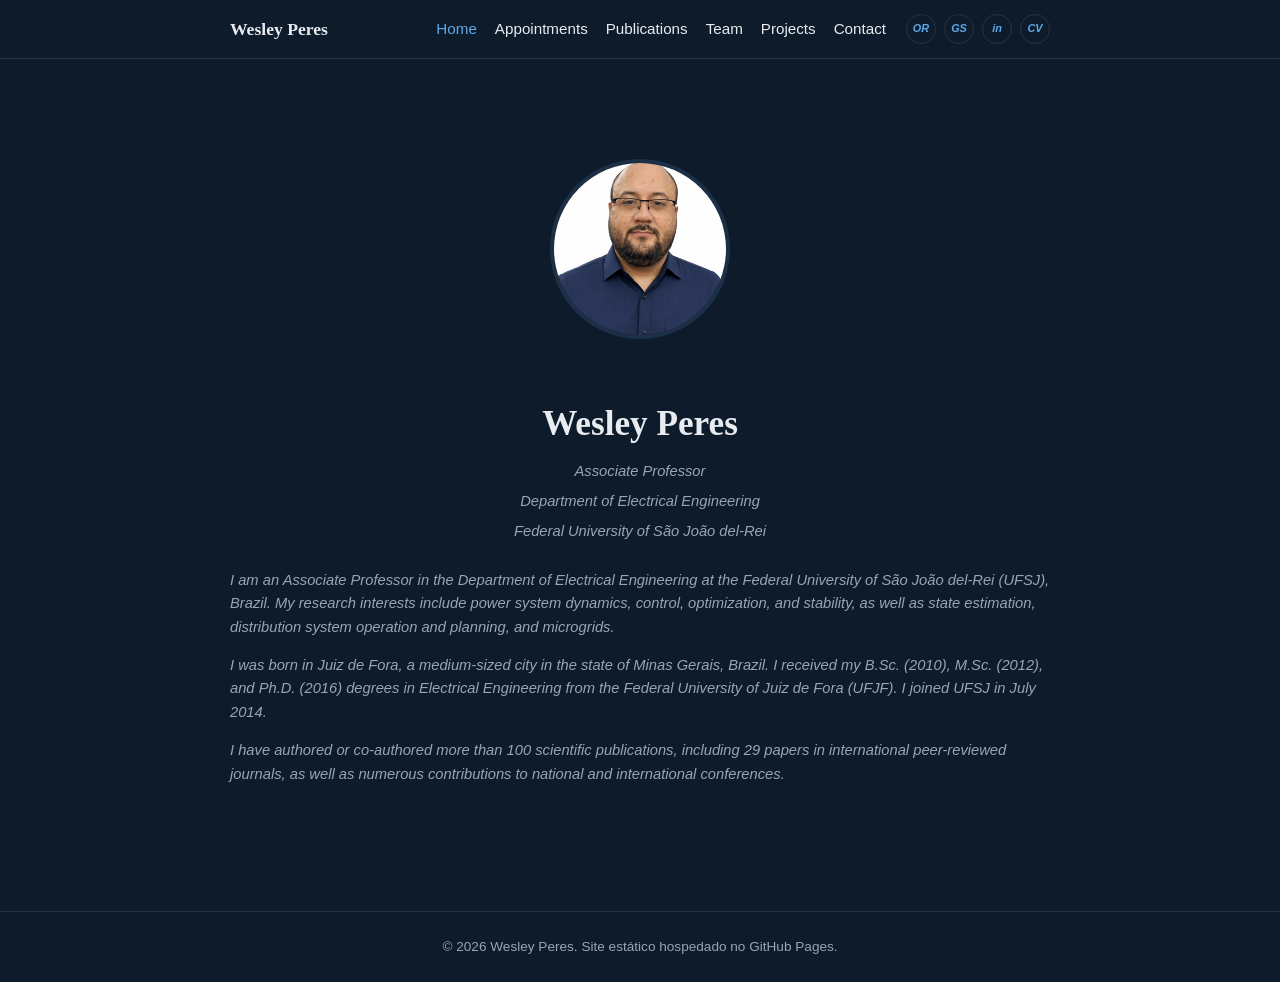
==== index.html @ 0a24014d "index_21_06g.html" ====
<!DOCTYPE html>
<html lang="pt-br">
<head>
<meta charset="UTF-8">
<meta name="viewport" content="width=device-width, initial-scale=1, user-scalable=no">
<title>Wesley Peres</title>
<link rel="stylesheet" href="style.css">
</head>
<body>

<header class="site-header">
  <nav class="site-nav">
    <span class="brand">Wesley Peres</span>
    <div class="nav-right">
      <div class="nav-links">
        <a href="index.html" class="active">Home</a>
        <a href="appointments.html">Appointments</a>
        <a href="publications.html">Publications</a>
        <a href="team.html">Team</a>
        <a href="projects.html">Projects</a>
        <a href="contact.html">Contact</a>
      </div>
      <div class="social-icons">
        <!-- Troque os href="#" pelos seus links reais -->
        <a href="#" title="ORCID" class="icon-link placeholder">OR</a>
        <a href="#" title="Google Scholar" class="icon-link placeholder">GS</a>
        <a href="#" title="LinkedIn" class="icon-link placeholder">in</a>
        <a href="#" title="Bio / CV" class="icon-link placeholder">CV</a>
      </div>
    </div>
  </nav>
</header>

<main>
  <section class="hero">
    <!-- Substitua pela sua foto: coloque o arquivo em images/profile.jpg -->
    <img src="images/photo_peres.jpg" alt="Foto de perfil" class="profile-photo">
    <h1>Wesley Peres</h1>
    <p class="subtitle"><span class="placeholder">Associate Professor</span></p>
    <p class="subtitle"><span class="placeholder">Department of Electrical Engineering</span></p>
    <p class="subtitle"><span class="placeholder">Federal University of São João del-Rei</span></p>

    <div class="bio">
      <p class="placeholder">
        I am an Associate Professor in the Department of Electrical Engineering at 
        the Federal University of São João del-Rei (UFSJ), Brazil. 
        My research interests include power system dynamics, control, optimization, 
        and stability, as well as state estimation, distribution system 
        operation and planning, and microgrids.
      </p>
      
      <p class="placeholder">
        I was born in Juiz de Fora, a medium-sized city in the state of 
        Minas Gerais, Brazil. I received my B.Sc. (2010), M.Sc. (2012), 
        and Ph.D. (2016) degrees in Electrical Engineering from the Federal 
        University of Juiz de Fora (UFJF). I joined UFSJ in July 2014.
      </p>

      <p class="placeholder">
       I have authored or co-authored more than 100 scientific publications, 
        including 29 papers in international peer-reviewed journals, 
        as well as numerous contributions to national and international conferences.
      </p>
    </div>

    <!-- <p class="scroll-hint placeholder">↓ Continue navegando pelas demais seções pelo menu acima</p> -->
  </section>
</main>

<footer class="site-footer">
  &copy; 2026 Wesley Peres. Site estático hospedado no GitHub Pages.
</footer>

</body>
</html>
---- style.css ----
/* =========================================================
   Estilo geral do site acadêmico/pessoal
   Edite as variáveis abaixo para mudar as cores rapidamente
   ========================================================= */
:root {
  --color-bg: #0d1b2a;
  --color-text: #e8ecf1;
  --color-muted: #9aa5b1;
  --color-accent: #5da9e9;
  --color-accent-light: #1b2f47;
  --color-border: #243447;
  --max-width: 860px;
  --font-serif: "Georgia", "Times New Roman", serif;
  --font-sans: "Helvetica Neue", Arial, sans-serif;
}

* {
  box-sizing: border-box;
}

html {
  scroll-behavior: smooth;
}

body {
  margin: 0;
  font-family: var(--font-sans);
  color: var(--color-text);
  background: var(--color-bg);
  line-height: 1.6;
}

a {
  color: var(--color-accent);
  text-decoration: none;
}

a:hover {
  text-decoration: underline;
}

/* ---------- Navegação ---------- */
header.site-header {
  position: sticky;
  top: 0;
  z-index: 100;
  background: var(--color-bg);
  border-bottom: 1px solid var(--color-border);
}

nav.site-nav {
  max-width: var(--max-width);
  margin: 0 auto;
  display: flex;
  align-items: center;
  justify-content: space-between;
  padding: 14px 20px;
}

nav.site-nav .brand {
  font-family: var(--font-serif);
  font-size: 1.1rem;
  font-weight: bold;
  color: var(--color-text);
}

nav.site-nav .nav-right {
  display: flex;
  align-items: center;
  flex-wrap: wrap;
  gap: 20px;
}

nav.site-nav .nav-links {
  display: flex;
  flex-wrap: wrap;
  gap: 18px;
}

nav.site-nav .nav-links a {
  color: var(--color-text);
  font-size: 0.95rem;
}

nav.site-nav .nav-links a.active,
nav.site-nav .nav-links a:hover {
  color: var(--color-accent);
}

/* ---------- Ícones sociais (ORCID, Scholar, LinkedIn, Bio/CV) ---------- */
.social-icons {
  display: flex;
  gap: 8px;
}

.social-icons .icon-link {
  width: 30px;
  height: 30px;
  border-radius: 50%;
  display: flex;
  align-items: center;
  justify-content: center;
  font-size: 0.68rem;
  font-weight: bold;
  border: 1px solid var(--color-border);
  color: var(--color-accent);
}

.social-icons .icon-link:hover {
  background: var(--color-accent-light);
  text-decoration: none;
}

/* ---------- Layout principal ---------- */
main {
  max-width: var(--max-width);
  margin: 0 auto;
  padding: 40px 20px 80px;
}

h1 {
  font-family: var(--font-serif);
  font-size: 2.2rem;
  margin-bottom: 0.2em;
}

h2 {
  font-family: var(--font-serif);
  font-size: 1.5rem;
  margin-top: 2.2em;
  border-bottom: 2px solid rgba(93, 169, 233, 0.3);
  padding-bottom: 6px;
}

h3 {
  font-family: var(--font-serif);
  font-size: 1.15rem;
  margin-top: 1.6em;
}

p {
  margin: 1em 0;
}

/* ---------- Seção Home / Hero ---------- */
.hero {
  text-align: center;
  padding: 60px 0 30px;
}

.hero img.profile-photo {
  width: 180px;
  height: 180px;
  border-radius: 50%;
  object-fit: cover;
  border: 4px solid var(--color-accent-light);
  margin-bottom: 20px;
}

.hero h1 {
  margin-bottom: 4px;
}

.hero .subtitle {
  color: var(--color-muted);
  font-size: 1.1rem;
  margin: 2px 0;
}

.hero .subtitle:last-of-type {
  margin-bottom: 24px;
}

.hero .scroll-hint {
  margin-top: 30px;
  font-size: 0.9rem;
}

.bio {
  text-align: left;
}

/* ---------- Listas de tópicos (placeholders) ---------- */
ul.topic-list {
  padding-left: 1.2em;
}

ul.topic-list li {
  margin-bottom: 0.6em;
}

.placeholder {
  color: var(--color-muted);
  font-style: italic;
  font-size: 0.92rem;
}

.pub-entry {
  margin-bottom: 1em;
  padding-left: 1.6em;
  text-indent: -1.6em;
}

.pub-entry .links a {
  font-size: 0.88rem;
  margin-right: 8px;
}

.pub-comment {
  margin: -0.4em 0 1.2em 1.6em;
  font-size: 0.85rem;
}

/* ---------- Membros da equipe ---------- */
.team-member {
  display: flex;
  gap: 16px;
  align-items: flex-start;
  margin-bottom: 1.4em;
  padding-bottom: 1.2em;
  border-bottom: 1px solid var(--color-border);
}

/* ---------- Projetos ---------- */
.project-card {
  display: flex;
  gap: 20px;
  margin-bottom: 2em;
  align-items: flex-start;
}

.project-card img {
  width: 220px;
  max-width: 40%;
  border-radius: 6px;
  object-fit: cover;
  background: var(--color-accent-light);
}

@media (max-width: 600px) {
  .project-card,
  .team-member {
    flex-direction: column;
  }
  .project-card img {
    width: 100%;
    max-width: 100%;
  }
}

/* ---------- Contato ---------- */
.contact-block {
  margin-bottom: 1.4em;
}

.contact-block h3 {
  margin-bottom: 4px;
}

.links-list {
  list-style: none;
  padding: 0;
  display: flex;
  flex-wrap: wrap;
  gap: 14px;
}

.links-list li a {
  padding: 6px 12px;
  border: 1px solid var(--color-border);
  border-radius: 4px;
}

/* ---------- Rodapé ---------- */
footer.site-footer {
  text-align: center;
  padding: 24px 20px;
  color: var(--color-muted);
  font-size: 0.85rem;
  border-top: 1px solid var(--color-border);
}
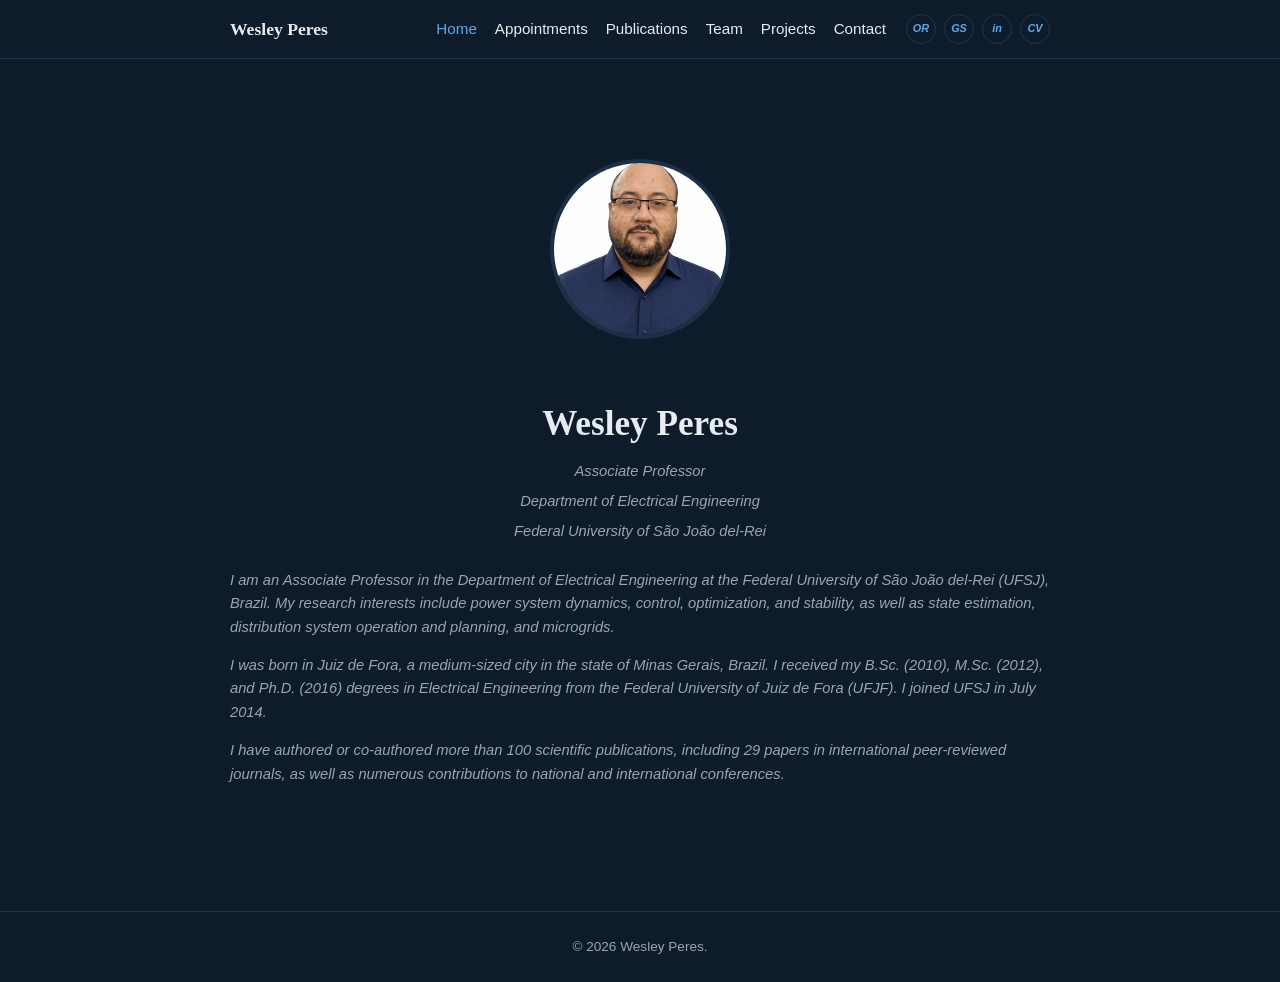
==== commit 6353c529: "index_21_06f.html" ====
--- a/index.html
+++ b/index.html
@@ -68,7 +68,7 @@
 </main>
 
 <footer class="site-footer">
-  &copy; 2026 Wesley Peres. Site estático hospedado no GitHub Pages.
+  &copy; 2026 Wesley Peres.
 </footer>
 
 </body>
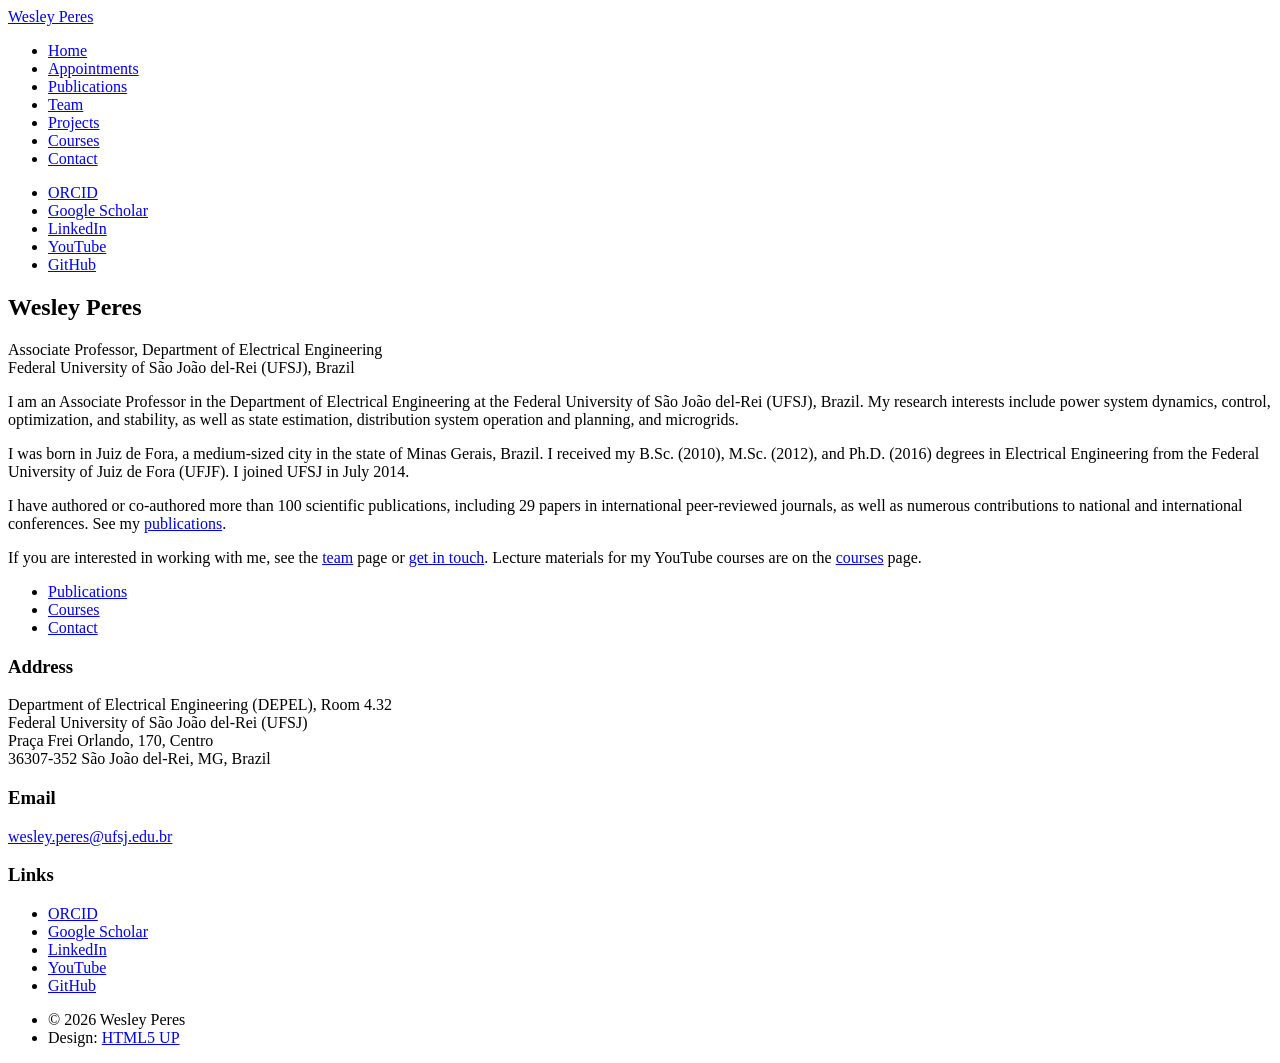
==== commit b8f99a1d: "Add files via upload" ====
--- a/index.html
+++ b/index.html
@@ -1,75 +1,115 @@
-<!DOCTYPE html>
-<html lang="pt-br">
-<head>
-<meta charset="UTF-8">
-<meta name="viewport" content="width=device-width, initial-scale=1, user-scalable=no">
-<title>Wesley Peres</title>
-<link rel="stylesheet" href="style.css">
-</head>
-<body>
+<!DOCTYPE HTML>
+<!--
+	Massively by HTML5 UP
+	html5up.net | @ajlkn
+	Free for personal and commercial use under the CCA 3.0 license (html5up.net/license)
+-->
+<html lang="en">
+	<head>
+		<title>Wesley Peres</title>
+		<meta charset="utf-8" />
+		<meta name="viewport" content="width=device-width, initial-scale=1" />
+		<meta name="description" content="Wesley Peres, Associate Professor of Electrical Engineering at the Federal University of São João del-Rei (UFSJ), Brazil. Power system dynamics, control, optimization and stability." />
+		<link rel="stylesheet" href="assets/css/main.css" />
+		<link rel="stylesheet" href="assets/css/custom.css" />
+		<noscript><link rel="stylesheet" href="assets/css/noscript.css" /></noscript>
+	</head>
+	<body class="is-preload">
 
-<header class="site-header">
-  <nav class="site-nav">
-    <span class="brand">Wesley Peres</span>
-    <div class="nav-right">
-      <div class="nav-links">
-        <a href="index.html" class="active">Home</a>
-        <a href="appointments.html">Appointments</a>
-        <a href="publications.html">Publications</a>
-        <a href="team.html">Team</a>
-        <a href="projects.html">Projects</a>
-        <a href="contact.html">Contact</a>
-      </div>
-      <div class="social-icons">
-        <!-- Troque os href="#" pelos seus links reais -->
-        <a href="#" title="ORCID" class="icon-link placeholder">OR</a>
-        <a href="#" title="Google Scholar" class="icon-link placeholder">GS</a>
-        <a href="#" title="LinkedIn" class="icon-link placeholder">in</a>
-        <a href="#" title="Bio / CV" class="icon-link placeholder">CV</a>
-      </div>
-    </div>
-  </nav>
-</header>
+		<!-- Wrapper -->
+			<div id="wrapper">
 
-<main>
-  <section class="hero">
-    <!-- Substitua pela sua foto: coloque o arquivo em images/profile.jpg -->
-    <img src="images/photo_peres.jpg" alt="Foto de perfil" class="profile-photo">
-    <h1>Wesley Peres</h1>
-    <p class="subtitle"><span class="placeholder">Associate Professor</span></p>
-    <p class="subtitle"><span class="placeholder">Department of Electrical Engineering</span></p>
-    <p class="subtitle"><span class="placeholder">Federal University of São João del-Rei</span></p>
+				<!-- Header -->
+					<header id="header">
+						<a href="index.html" class="logo">Wesley Peres</a>
+					</header>
 
-    <div class="bio">
-      <p class="placeholder">
-        I am an Associate Professor in the Department of Electrical Engineering at 
-        the Federal University of São João del-Rei (UFSJ), Brazil. 
-        My research interests include power system dynamics, control, optimization, 
-        and stability, as well as state estimation, distribution system 
-        operation and planning, and microgrids.
-      </p>
-      
-      <p class="placeholder">
-        I was born in Juiz de Fora, a medium-sized city in the state of 
-        Minas Gerais, Brazil. I received my B.Sc. (2010), M.Sc. (2012), 
-        and Ph.D. (2016) degrees in Electrical Engineering from the Federal 
-        University of Juiz de Fora (UFJF). I joined UFSJ in July 2014.
-      </p>
+				<!-- Nav -->
+					<nav id="nav">
+						<ul class="links">
+							<li class="active"><a href="index.html">Home</a></li>
+							<li><a href="appointments.html">Appointments</a></li>
+							<li><a href="publications.html">Publications</a></li>
+							<li><a href="team.html">Team</a></li>
+							<li><a href="projects.html">Projects</a></li>
+							<li><a href="courses.html">Courses</a></li>
+							<li><a href="contact.html">Contact</a></li>
+						</ul>
+						<ul class="icons">
+							<li><a href="https://orcid.org/0000-0003-3668-040X" class="icon brands fa-orcid"><span class="label">ORCID</span></a></li>
+							<li><a href="https://wesleyperesbr.github.io/bio/" class="icon solid fa-graduation-cap"><span class="label">Google Scholar</span></a></li><!-- TODO: trocar pelo link direto do Google Scholar -->
+							<li><a href="https://wesleyperesbr.github.io/bio/" class="icon brands fa-linkedin-in"><span class="label">LinkedIn</span></a></li><!-- TODO: trocar pelo link direto do LinkedIn -->
+							<li><a href="https://wesleyperesbr.github.io/bio/" class="icon brands fa-youtube"><span class="label">YouTube</span></a></li><!-- TODO: trocar pelo link direto do canal -->
+							<li><a href="https://github.com/wesleyperesbr" class="icon brands fa-github"><span class="label">GitHub</span></a></li>
+						</ul>
+					</nav>
 
-      <p class="placeholder">
-       I have authored or co-authored more than 100 scientific publications, 
-        including 29 papers in international peer-reviewed journals, 
-        as well as numerous contributions to national and international conferences.
-      </p>
-    </div>
+				<!-- Main -->
+					<div id="main">
 
-    <!-- <p class="scroll-hint placeholder">↓ Continue navegando pelas demais seções pelo menu acima</p> -->
-  </section>
-</main>
+						<section class="post">
+								<header class="major">
+									<h1>Wesley Peres</h1>
+									<p>Associate Professor, Department of Electrical Engineering<br />
+									Federal University of São João del-Rei (UFSJ), Brazil</p>
+								</header>
+								<!-- FOTO: salve sua foto como images/wesley.jpg (quadrada, ~600x600 px). Sem o arquivo, a foto simplesmente não aparece. -->
+								<div class="portrait"><img src="images/wesley.jpg" alt="Wesley Peres" onerror="this.parentNode.style.display='none'" /></div>
+								<p>I am an Associate Professor in the Department of Electrical Engineering at the Federal University of São João del-Rei (UFSJ), Brazil. My research interests include power system dynamics, control, optimization, and stability, as well as state estimation, distribution system operation and planning, and microgrids.</p>
+								<p>I was born in Juiz de Fora, a medium-sized city in the state of Minas Gerais, Brazil. I received my B.Sc. (2010), M.Sc. (2012), and Ph.D. (2016) degrees in Electrical Engineering from the Federal University of Juiz de Fora (UFJF). I joined UFSJ in July 2014.</p>
+								<p>I have authored or co-authored more than 100 scientific publications, including 29 papers in international peer-reviewed journals, as well as numerous contributions to national and international conferences. See my <a href="publications.html">publications</a>.</p>
+								<p>If you are interested in working with me, see the <a href="team.html">team</a> page or <a href="contact.html">get in touch</a>. Lecture materials for my YouTube courses are on the <a href="courses.html">courses</a> page.</p>
+								<ul class="actions special">
+									<li><a href="publications.html" class="button">Publications</a></li>
+									<li><a href="courses.html" class="button">Courses</a></li>
+									<li><a href="contact.html" class="button primary">Contact</a></li>
+								</ul>
+						</section>
 
-<footer class="site-footer">
-  &copy; 2026 Wesley Peres.
-</footer>
+					</div>
 
-</body>
+				<!-- Footer -->
+					<footer id="footer">
+						<section class="split contact">
+							<section class="alt">
+								<h3>Address</h3>
+								<p>Department of Electrical Engineering (DEPEL), Room 4.32<br />
+								Federal University of São João del-Rei (UFSJ)<br />
+								Praça Frei Orlando, 170, Centro<br />
+								36307-352 São João del-Rei, MG, Brazil</p>
+							</section>
+							<section>
+								<h3>Email</h3>
+								<p><a href="mailto:wesley.peres@ufsj.edu.br">wesley.peres@ufsj.edu.br</a></p>
+							</section>
+							<section>
+								<h3>Links</h3>
+								<ul class="icons alt">
+									<li><a href="https://orcid.org/0000-0003-3668-040X" class="icon brands alt fa-orcid"><span class="label">ORCID</span></a></li>
+							<li><a href="https://wesleyperesbr.github.io/bio/" class="icon solid alt fa-graduation-cap"><span class="label">Google Scholar</span></a></li><!-- TODO: trocar pelo link direto do Google Scholar -->
+							<li><a href="https://wesleyperesbr.github.io/bio/" class="icon brands alt fa-linkedin-in"><span class="label">LinkedIn</span></a></li><!-- TODO: trocar pelo link direto do LinkedIn -->
+							<li><a href="https://wesleyperesbr.github.io/bio/" class="icon brands alt fa-youtube"><span class="label">YouTube</span></a></li><!-- TODO: trocar pelo link direto do canal -->
+							<li><a href="https://github.com/wesleyperesbr" class="icon brands alt fa-github"><span class="label">GitHub</span></a></li>
+								</ul>
+							</section>
+						</section>
+					</footer>
+
+				<!-- Copyright -->
+					<div id="copyright">
+						<ul><li>&copy; 2026 Wesley Peres</li><li>Design: <a href="https://html5up.net">HTML5 UP</a></li></ul>
+					</div>
+
+			</div>
+
+		<!-- Scripts -->
+			<script src="assets/js/jquery.min.js"></script>
+			<script src="assets/js/jquery.scrollex.min.js"></script>
+			<script src="assets/js/jquery.scrolly.min.js"></script>
+			<script src="assets/js/browser.min.js"></script>
+			<script src="assets/js/breakpoints.min.js"></script>
+			<script src="assets/js/util.js"></script>
+			<script src="assets/js/main.js"></script>
+
+	</body>
 </html>
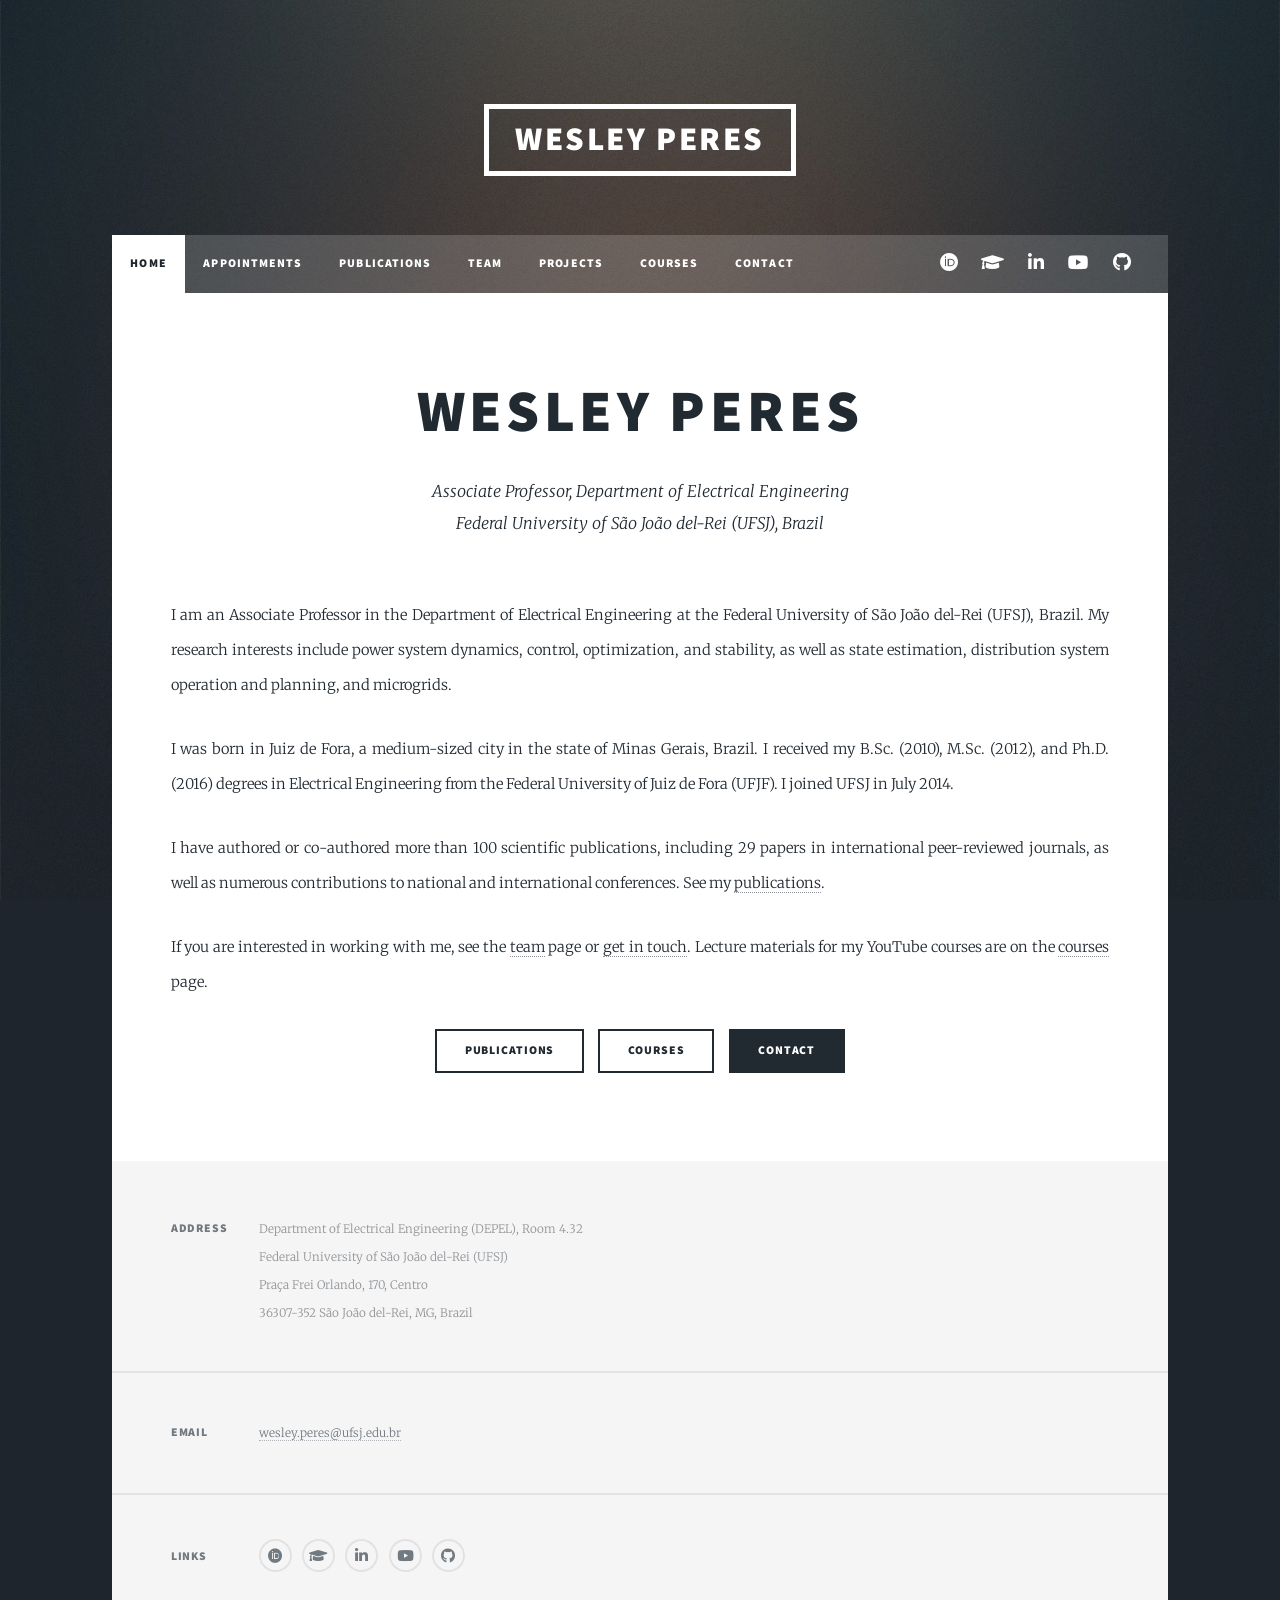
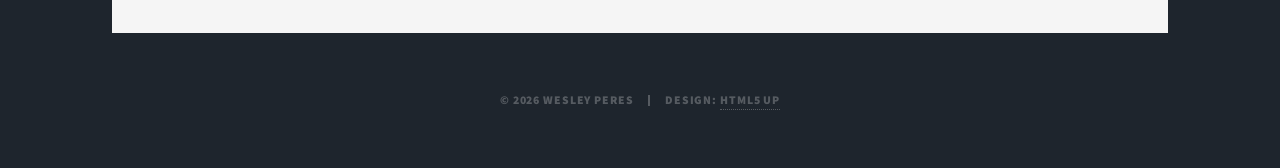
==== commit cd87ee9f: "Add files via upload" ====
--- a/index.html
+++ b/index.html
@@ -53,8 +53,8 @@
 									<p>Associate Professor, Department of Electrical Engineering<br />
 									Federal University of São João del-Rei (UFSJ), Brazil</p>
 								</header>
-								<!-- FOTO: salve sua foto como images/wesley.jpg (quadrada, ~600x600 px). Sem o arquivo, a foto simplesmente não aparece. -->
-								<div class="portrait"><img src="images/wesley.jpg" alt="Wesley Peres" onerror="this.parentNode.style.display='none'" /></div>
+								<!-- FOTO: salve sua foto como images/wesley.png (quadrada, ~600x600 px). Sem o arquivo, a foto simplesmente não aparece. -->
+								<div class="portrait"><img src="images/wesley.png" alt="Wesley Peres" onerror="this.parentNode.style.display='none'" /></div>
 								<p>I am an Associate Professor in the Department of Electrical Engineering at the Federal University of São João del-Rei (UFSJ), Brazil. My research interests include power system dynamics, control, optimization, and stability, as well as state estimation, distribution system operation and planning, and microgrids.</p>
 								<p>I was born in Juiz de Fora, a medium-sized city in the state of Minas Gerais, Brazil. I received my B.Sc. (2010), M.Sc. (2012), and Ph.D. (2016) degrees in Electrical Engineering from the Federal University of Juiz de Fora (UFJF). I joined UFSJ in July 2014.</p>
 								<p>I have authored or co-authored more than 100 scientific publications, including 29 papers in international peer-reviewed journals, as well as numerous contributions to national and international conferences. See my <a href="publications.html">publications</a>.</p>
--- a/assets/css/main.css
+++ b/assets/css/main.css
@@ -0,0 +1,4689 @@
+@import url(fontawesome-all.min.css);
+@import url("https://fonts.googleapis.com/css?family=Merriweather:300,700,300italic,700italic|Source+Sans+Pro:900");
+
+/*
+	Massively by HTML5 UP
+	html5up.net | @ajlkn
+	Free for personal and commercial use under the CCA 3.0 license (html5up.net/license)
+*/
+
+html, body, div, span, applet, object,
+iframe, h1, h2, h3, h4, h5, h6, p, blockquote,
+pre, a, abbr, acronym, address, big, cite,
+code, del, dfn, em, img, ins, kbd, q, s, samp,
+small, strike, strong, sub, sup, tt, var, b,
+u, i, center, dl, dt, dd, ol, ul, li, fieldset,
+form, label, legend, table, caption, tbody,
+tfoot, thead, tr, th, td, article, aside,
+canvas, details, embed, figure, figcaption,
+footer, header, hgroup, menu, nav, output, ruby,
+section, summary, time, mark, audio, video {
+	margin: 0;
+	padding: 0;
+	border: 0;
+	font-size: 100%;
+	font: inherit;
+	vertical-align: baseline;}
+
+article, aside, details, figcaption, figure,
+footer, header, hgroup, menu, nav, section {
+	display: block;}
+
+body {
+	line-height: 1;
+}
+
+ol, ul {
+	list-style: none;
+}
+
+blockquote, q {
+	quotes: none;
+}
+
+	blockquote:before, blockquote:after, q:before, q:after {
+		content: '';
+		content: none;
+	}
+
+table {
+	border-collapse: collapse;
+	border-spacing: 0;
+}
+
+body {
+	-webkit-text-size-adjust: none;
+}
+
+mark {
+	background-color: transparent;
+	color: inherit;
+}
+
+input::-moz-focus-inner {
+	border: 0;
+	padding: 0;
+}
+
+input, select, textarea {
+	-moz-appearance: none;
+	-webkit-appearance: none;
+	-ms-appearance: none;
+	appearance: none;
+}
+
+/* Basic */
+
+	@-ms-viewport {
+		width: device-width;
+	}
+
+	body {
+		-ms-overflow-style: scrollbar;
+	}
+
+	@media screen and (max-width: 480px) {
+
+		html, body {
+			min-width: 320px;
+		}
+
+	}
+
+	html {
+		box-sizing: border-box;
+	}
+
+	*, *:before, *:after {
+		box-sizing: inherit;
+	}
+
+	body {
+		background-color: #1e252d;
+	}
+
+		body.is-preload *, body.is-preload *:before, body.is-preload *:after {
+			-moz-animation: none !important;
+			-webkit-animation: none !important;
+			-ms-animation: none !important;
+			animation: none !important;
+			-moz-transition: none !important;
+			-webkit-transition: none !important;
+			-ms-transition: none !important;
+			transition: none !important;
+		}
+
+/* Type */
+
+	html {
+		font-size: 16pt;
+	}
+
+		@media screen and (max-width: 1680px) {
+
+			html {
+				font-size: 12pt;
+			}
+
+		}
+
+		@media screen and (max-width: 1280px) {
+
+			html {
+				font-size: 11pt;
+			}
+
+		}
+
+		@media screen and (max-width: 360px) {
+
+			html {
+				font-size: 10pt;
+			}
+
+		}
+
+	body {
+		color: #212931;
+	}
+
+	body, input, select, textarea {
+		font-family: "Merriweather", Georgia, serif;
+		font-weight: 300;
+		font-size: 1rem;
+		line-height: 2.375;
+	}
+
+	a {
+		-moz-transition: color 0.2s ease-in-out, background-color 0.2s ease-in-out, border-color 0.2s ease-in-out, box-shadow 0.2s ease-in-out;
+		-webkit-transition: color 0.2s ease-in-out, background-color 0.2s ease-in-out, border-color 0.2s ease-in-out, box-shadow 0.2s ease-in-out;
+		-ms-transition: color 0.2s ease-in-out, background-color 0.2s ease-in-out, border-color 0.2s ease-in-out, box-shadow 0.2s ease-in-out;
+		transition: color 0.2s ease-in-out, background-color 0.2s ease-in-out, border-color 0.2s ease-in-out, box-shadow 0.2s ease-in-out;
+		border-bottom: dotted 1px;
+		text-decoration: none;
+	}
+
+		a:hover {
+			border-bottom-color: transparent;
+		}
+
+	strong, b {
+		font-weight: 600;
+	}
+
+	em, i {
+		font-style: italic;
+	}
+
+	p {
+		text-align: justify;
+		margin: 0 0 2rem 0;
+	}
+
+	h1, h2, h3, h4, h5, h6 {
+		font-family: "Source Sans Pro", Helvetica, sans-serif;
+		font-weight: 900;
+		line-height: 1.5;
+		letter-spacing: 0.075em;
+		text-transform: uppercase;
+		margin: 0 0 1rem 0;
+	}
+
+		h1 a, h2 a, h3 a, h4 a, h5 a, h6 a {
+			border-bottom: 0;
+			color: inherit;
+			text-decoration: none;
+		}
+
+	h1 {
+		font-size: 4rem;
+		line-height: 1.1;
+		margin: 0 0 2rem 0;
+	}
+
+	h2 {
+		font-size: 1.75rem;
+		line-height: 1.3;
+		margin: 0 0 1.5rem 0;
+	}
+
+	h3 {
+		font-size: 1.25rem;
+		margin: 0 0 1.5rem 0;
+	}
+
+	h4 {
+		font-size: 1rem;
+	}
+
+	h5 {
+		font-size: 0.9rem;
+	}
+
+	h6 {
+		font-size: 0.8rem;
+	}
+
+	sub {
+		font-size: 0.8rem;
+		position: relative;
+		top: 0.5rem;
+	}
+
+	sup {
+		font-size: 0.8rem;
+		position: relative;
+		top: -0.5rem;
+	}
+
+	blockquote {
+		border-left: solid 4px;
+		font-style: italic;
+		margin: 0 0 2rem 0;
+		padding: 0.5rem 0 0.5rem 2rem;
+	}
+
+	code {
+		border: solid 2px;
+		font-family: "Courier New", monospace;
+		font-size: 0.9rem;
+		margin: 0 0.25rem;
+		padding: 0.25rem 0.65rem;
+	}
+
+	pre {
+		-webkit-overflow-scrolling: touch;
+		font-family: "Courier New", monospace;
+		font-size: 0.9rem;
+		margin: 0 0 2rem 0;
+	}
+
+		pre code {
+			display: block;
+			line-height: 1.75;
+			padding: 1rem 1.5rem;
+			overflow-x: auto;
+		}
+
+	hr {
+		border: 0;
+		border-bottom: solid 2px;
+		margin: 3rem 0;
+	}
+
+		hr.major {
+			margin: 5rem 0;
+		}
+
+	.align-left {
+		text-align: left;
+	}
+
+	.align-center {
+		text-align: center;
+	}
+
+	.align-right {
+		text-align: right;
+	}
+
+	input, select, textarea {
+		color: #212931;
+	}
+
+	a {
+		color: #212931;
+		border-bottom-color: rgba(33, 41, 49, 0.5);
+	}
+
+		a:hover {
+			border-bottom-color: transparent;
+			color: #18bfef !important;
+		}
+
+	strong, b {
+		color: #212931;
+	}
+
+	h1, h2, h3, h4, h5, h6 {
+		color: #212931;
+	}
+
+	blockquote {
+		border-left-color: #eeeeee;
+	}
+
+	code {
+		background: rgba(220, 220, 220, 0.25);
+		border-color: #eeeeee;
+	}
+
+	hr {
+		border-bottom-color: #eeeeee;
+	}
+
+/* Row */
+
+	.row {
+		display: flex;
+		flex-wrap: wrap;
+		box-sizing: border-box;
+		align-items: stretch;
+	}
+
+		.row > * {
+			box-sizing: border-box;
+		}
+
+		.row.gtr-uniform > * > :last-child {
+			margin-bottom: 0;
+		}
+
+		.row.aln-left {
+			justify-content: flex-start;
+		}
+
+		.row.aln-center {
+			justify-content: center;
+		}
+
+		.row.aln-right {
+			justify-content: flex-end;
+		}
+
+		.row.aln-top {
+			align-items: flex-start;
+		}
+
+		.row.aln-middle {
+			align-items: center;
+		}
+
+		.row.aln-bottom {
+			align-items: flex-end;
+		}
+
+		.row > .imp {
+			order: -1;
+		}
+
+		.row > .col-1 {
+			width: 8.33333%;
+		}
+
+		.row > .off-1 {
+			margin-left: 8.33333%;
+		}
+
+		.row > .col-2 {
+			width: 16.66667%;
+		}
+
+		.row > .off-2 {
+			margin-left: 16.66667%;
+		}
+
+		.row > .col-3 {
+			width: 25%;
+		}
+
+		.row > .off-3 {
+			margin-left: 25%;
+		}
+
+		.row > .col-4 {
+			width: 33.33333%;
+		}
+
+		.row > .off-4 {
+			margin-left: 33.33333%;
+		}
+
+		.row > .col-5 {
+			width: 41.66667%;
+		}
+
+		.row > .off-5 {
+			margin-left: 41.66667%;
+		}
+
+		.row > .col-6 {
+			width: 50%;
+		}
+
+		.row > .off-6 {
+			margin-left: 50%;
+		}
+
+		.row > .col-7 {
+			width: 58.33333%;
+		}
+
+		.row > .off-7 {
+			margin-left: 58.33333%;
+		}
+
+		.row > .col-8 {
+			width: 66.66667%;
+		}
+
+		.row > .off-8 {
+			margin-left: 66.66667%;
+		}
+
+		.row > .col-9 {
+			width: 75%;
+		}
+
+		.row > .off-9 {
+			margin-left: 75%;
+		}
+
+		.row > .col-10 {
+			width: 83.33333%;
+		}
+
+		.row > .off-10 {
+			margin-left: 83.33333%;
+		}
+
+		.row > .col-11 {
+			width: 91.66667%;
+		}
+
+		.row > .off-11 {
+			margin-left: 91.66667%;
+		}
+
+		.row > .col-12 {
+			width: 100%;
+		}
+
+		.row > .off-12 {
+			margin-left: 100%;
+		}
+
+		.row.gtr-0 {
+			margin-top: 0;
+			margin-left: 0rem;
+		}
+
+			.row.gtr-0 > * {
+				padding: 0 0 0 0rem;
+			}
+
+			.row.gtr-0.gtr-uniform {
+				margin-top: 0rem;
+			}
+
+				.row.gtr-0.gtr-uniform > * {
+					padding-top: 0rem;
+				}
+
+		.row.gtr-25 {
+			margin-top: 0;
+			margin-left: -0.375rem;
+		}
+
+			.row.gtr-25 > * {
+				padding: 0 0 0 0.375rem;
+			}
+
+			.row.gtr-25.gtr-uniform {
+				margin-top: -0.375rem;
+			}
+
+				.row.gtr-25.gtr-uniform > * {
+					padding-top: 0.375rem;
+				}
+
+		.row.gtr-50 {
+			margin-top: 0;
+			margin-left: -0.75rem;
+		}
+
+			.row.gtr-50 > * {
+				padding: 0 0 0 0.75rem;
+			}
+
+			.row.gtr-50.gtr-uniform {
+				margin-top: -0.75rem;
+			}
+
+				.row.gtr-50.gtr-uniform > * {
+					padding-top: 0.75rem;
+				}
+
+		.row {
+			margin-top: 0;
+			margin-left: -1.5rem;
+		}
+
+			.row > * {
+				padding: 0 0 0 1.5rem;
+			}
+
+			.row.gtr-uniform {
+				margin-top: -1.5rem;
+			}
+
+				.row.gtr-uniform > * {
+					padding-top: 1.5rem;
+				}
+
+		.row.gtr-150 {
+			margin-top: 0;
+			margin-left: -2.25rem;
+		}
+
+			.row.gtr-150 > * {
+				padding: 0 0 0 2.25rem;
+			}
+
+			.row.gtr-150.gtr-uniform {
+				margin-top: -2.25rem;
+			}
+
+				.row.gtr-150.gtr-uniform > * {
+					padding-top: 2.25rem;
+				}
+
+		.row.gtr-200 {
+			margin-top: 0;
+			margin-left: -3rem;
+		}
+
+			.row.gtr-200 > * {
+				padding: 0 0 0 3rem;
+			}
+
+			.row.gtr-200.gtr-uniform {
+				margin-top: -3rem;
+			}
+
+				.row.gtr-200.gtr-uniform > * {
+					padding-top: 3rem;
+				}
+
+		@media screen and (max-width: 1680px) {
+
+			.row {
+				display: flex;
+				flex-wrap: wrap;
+				box-sizing: border-box;
+				align-items: stretch;
+			}
+
+				.row > * {
+					box-sizing: border-box;
+				}
+
+				.row.gtr-uniform > * > :last-child {
+					margin-bottom: 0;
+				}
+
+				.row.aln-left {
+					justify-content: flex-start;
+				}
+
+				.row.aln-center {
+					justify-content: center;
+				}
+
+				.row.aln-right {
+					justify-content: flex-end;
+				}
+
+				.row.aln-top {
+					align-items: flex-start;
+				}
+
+				.row.aln-middle {
+					align-items: center;
+				}
+
+				.row.aln-bottom {
+					align-items: flex-end;
+				}
+
+				.row > .imp-xlarge {
+					order: -1;
+				}
+
+				.row > .col-1-xlarge {
+					width: 8.33333%;
+				}
+
+				.row > .off-1-xlarge {
+					margin-left: 8.33333%;
+				}
+
+				.row > .col-2-xlarge {
+					width: 16.66667%;
+				}
+
+				.row > .off-2-xlarge {
+					margin-left: 16.66667%;
+				}
+
+				.row > .col-3-xlarge {
+					width: 25%;
+				}
+
+				.row > .off-3-xlarge {
+					margin-left: 25%;
+				}
+
+				.row > .col-4-xlarge {
+					width: 33.33333%;
+				}
+
+				.row > .off-4-xlarge {
+					margin-left: 33.33333%;
+				}
+
+				.row > .col-5-xlarge {
+					width: 41.66667%;
+				}
+
+				.row > .off-5-xlarge {
+					margin-left: 41.66667%;
+				}
+
+				.row > .col-6-xlarge {
+					width: 50%;
+				}
+
+				.row > .off-6-xlarge {
+					margin-left: 50%;
+				}
+
+				.row > .col-7-xlarge {
+					width: 58.33333%;
+				}
+
+				.row > .off-7-xlarge {
+					margin-left: 58.33333%;
+				}
+
+				.row > .col-8-xlarge {
+					width: 66.66667%;
+				}
+
+				.row > .off-8-xlarge {
+					margin-left: 66.66667%;
+				}
+
+				.row > .col-9-xlarge {
+					width: 75%;
+				}
+
+				.row > .off-9-xlarge {
+					margin-left: 75%;
+				}
+
+				.row > .col-10-xlarge {
+					width: 83.33333%;
+				}
+
+				.row > .off-10-xlarge {
+					margin-left: 83.33333%;
+				}
+
+				.row > .col-11-xlarge {
+					width: 91.66667%;
+				}
+
+				.row > .off-11-xlarge {
+					margin-left: 91.66667%;
+				}
+
+				.row > .col-12-xlarge {
+					width: 100%;
+				}
+
+				.row > .off-12-xlarge {
+					margin-left: 100%;
+				}
+
+				.row.gtr-0 {
+					margin-top: 0;
+					margin-left: 0rem;
+				}
+
+					.row.gtr-0 > * {
+						padding: 0 0 0 0rem;
+					}
+
+					.row.gtr-0.gtr-uniform {
+						margin-top: 0rem;
+					}
+
+						.row.gtr-0.gtr-uniform > * {
+							padding-top: 0rem;
+						}
+
+				.row.gtr-25 {
+					margin-top: 0;
+					margin-left: -0.375rem;
+				}
+
+					.row.gtr-25 > * {
+						padding: 0 0 0 0.375rem;
+					}
+
+					.row.gtr-25.gtr-uniform {
+						margin-top: -0.375rem;
+					}
+
+						.row.gtr-25.gtr-uniform > * {
+							padding-top: 0.375rem;
+						}
+
+				.row.gtr-50 {
+					margin-top: 0;
+					margin-left: -0.75rem;
+				}
+
+					.row.gtr-50 > * {
+						padding: 0 0 0 0.75rem;
+					}
+
+					.row.gtr-50.gtr-uniform {
+						margin-top: -0.75rem;
+					}
+
+						.row.gtr-50.gtr-uniform > * {
+							padding-top: 0.75rem;
+						}
+
+				.row {
+					margin-top: 0;
+					margin-left: -1.5rem;
+				}
+
+					.row > * {
+						padding: 0 0 0 1.5rem;
+					}
+
+					.row.gtr-uniform {
+						margin-top: -1.5rem;
+					}
+
+						.row.gtr-uniform > * {
+							padding-top: 1.5rem;
+						}
+
+				.row.gtr-150 {
+					margin-top: 0;
+					margin-left: -2.25rem;
+				}
+
+					.row.gtr-150 > * {
+						padding: 0 0 0 2.25rem;
+					}
+
+					.row.gtr-150.gtr-uniform {
+						margin-top: -2.25rem;
+					}
+
+						.row.gtr-150.gtr-uniform > * {
+							padding-top: 2.25rem;
+						}
+
+				.row.gtr-200 {
+					margin-top: 0;
+					margin-left: -3rem;
+				}
+
+					.row.gtr-200 > * {
+						padding: 0 0 0 3rem;
+					}
+
+					.row.gtr-200.gtr-uniform {
+						margin-top: -3rem;
+					}
+
+						.row.gtr-200.gtr-uniform > * {
+							padding-top: 3rem;
+						}
+
+		}
+
+		@media screen and (max-width: 1280px) {
+
+			.row {
+				display: flex;
+				flex-wrap: wrap;
+				box-sizing: border-box;
+				align-items: stretch;
+			}
+
+				.row > * {
+					box-sizing: border-box;
+				}
+
+				.row.gtr-uniform > * > :last-child {
+					margin-bottom: 0;
+				}
+
+				.row.aln-left {
+					justify-content: flex-start;
+				}
+
+				.row.aln-center {
+					justify-content: center;
+				}
+
+				.row.aln-right {
+					justify-content: flex-end;
+				}
+
+				.row.aln-top {
+					align-items: flex-start;
+				}
+
+				.row.aln-middle {
+					align-items: center;
+				}
+
+				.row.aln-bottom {
+					align-items: flex-end;
+				}
+
+				.row > .imp-large {
+					order: -1;
+				}
+
+				.row > .col-1-large {
+					width: 8.33333%;
+				}
+
+				.row > .off-1-large {
+					margin-left: 8.33333%;
+				}
+
+				.row > .col-2-large {
+					width: 16.66667%;
+				}
+
+				.row > .off-2-large {
+					margin-left: 16.66667%;
+				}
+
+				.row > .col-3-large {
+					width: 25%;
+				}
+
+				.row > .off-3-large {
+					margin-left: 25%;
+				}
+
+				.row > .col-4-large {
+					width: 33.33333%;
+				}
+
+				.row > .off-4-large {
+					margin-left: 33.33333%;
+				}
+
+				.row > .col-5-large {
+					width: 41.66667%;
+				}
+
+				.row > .off-5-large {
+					margin-left: 41.66667%;
+				}
+
+				.row > .col-6-large {
+					width: 50%;
+				}
+
+				.row > .off-6-large {
+					margin-left: 50%;
+				}
+
+				.row > .col-7-large {
+					width: 58.33333%;
+				}
+
+				.row > .off-7-large {
+					margin-left: 58.33333%;
+				}
+
+				.row > .col-8-large {
+					width: 66.66667%;
+				}
+
+				.row > .off-8-large {
+					margin-left: 66.66667%;
+				}
+
+				.row > .col-9-large {
+					width: 75%;
+				}
+
+				.row > .off-9-large {
+					margin-left: 75%;
+				}
+
+				.row > .col-10-large {
+					width: 83.33333%;
+				}
+
+				.row > .off-10-large {
+					margin-left: 83.33333%;
+				}
+
+				.row > .col-11-large {
+					width: 91.66667%;
+				}
+
+				.row > .off-11-large {
+					margin-left: 91.66667%;
+				}
+
+				.row > .col-12-large {
+					width: 100%;
+				}
+
+				.row > .off-12-large {
+					margin-left: 100%;
+				}
+
+				.row.gtr-0 {
+					margin-top: 0;
+					margin-left: 0rem;
+				}
+
+					.row.gtr-0 > * {
+						padding: 0 0 0 0rem;
+					}
+
+					.row.gtr-0.gtr-uniform {
+						margin-top: 0rem;
+					}
+
+						.row.gtr-0.gtr-uniform > * {
+							padding-top: 0rem;
+						}
+
+				.row.gtr-25 {
+					margin-top: 0;
+					margin-left: -0.375rem;
+				}
+
+					.row.gtr-25 > * {
+						padding: 0 0 0 0.375rem;
+					}
+
+					.row.gtr-25.gtr-uniform {
+						margin-top: -0.375rem;
+					}
+
+						.row.gtr-25.gtr-uniform > * {
+							padding-top: 0.375rem;
+						}
+
+				.row.gtr-50 {
+					margin-top: 0;
+					margin-left: -0.75rem;
+				}
+
+					.row.gtr-50 > * {
+						padding: 0 0 0 0.75rem;
+					}
+
+					.row.gtr-50.gtr-uniform {
+						margin-top: -0.75rem;
+					}
+
+						.row.gtr-50.gtr-uniform > * {
+							padding-top: 0.75rem;
+						}
+
+				.row {
+					margin-top: 0;
+					margin-left: -1.5rem;
+				}
+
+					.row > * {
+						padding: 0 0 0 1.5rem;
+					}
+
+					.row.gtr-uniform {
+						margin-top: -1.5rem;
+					}
+
+						.row.gtr-uniform > * {
+							padding-top: 1.5rem;
+						}
+
+				.row.gtr-150 {
+					margin-top: 0;
+					margin-left: -2.25rem;
+				}
+
+					.row.gtr-150 > * {
+						padding: 0 0 0 2.25rem;
+					}
+
+					.row.gtr-150.gtr-uniform {
+						margin-top: -2.25rem;
+					}
+
+						.row.gtr-150.gtr-uniform > * {
+							padding-top: 2.25rem;
+						}
+
+				.row.gtr-200 {
+					margin-top: 0;
+					margin-left: -3rem;
+				}
+
+					.row.gtr-200 > * {
+						padding: 0 0 0 3rem;
+					}
+
+					.row.gtr-200.gtr-uniform {
+						margin-top: -3rem;
+					}
+
+						.row.gtr-200.gtr-uniform > * {
+							padding-top: 3rem;
+						}
+
+		}
+
+		@media screen and (max-width: 980px) {
+
+			.row {
+				display: flex;
+				flex-wrap: wrap;
+				box-sizing: border-box;
+				align-items: stretch;
+			}
+
+				.row > * {
+					box-sizing: border-box;
+				}
+
+				.row.gtr-uniform > * > :last-child {
+					margin-bottom: 0;
+				}
+
+				.row.aln-left {
+					justify-content: flex-start;
+				}
+
+				.row.aln-center {
+					justify-content: center;
+				}
+
+				.row.aln-right {
+					justify-content: flex-end;
+				}
+
+				.row.aln-top {
+					align-items: flex-start;
+				}
+
+				.row.aln-middle {
+					align-items: center;
+				}
+
+				.row.aln-bottom {
+					align-items: flex-end;
+				}
+
+				.row > .imp-medium {
+					order: -1;
+				}
+
+				.row > .col-1-medium {
+					width: 8.33333%;
+				}
+
+				.row > .off-1-medium {
+					margin-left: 8.33333%;
+				}
+
+				.row > .col-2-medium {
+					width: 16.66667%;
+				}
+
+				.row > .off-2-medium {
+					margin-left: 16.66667%;
+				}
+
+				.row > .col-3-medium {
+					width: 25%;
+				}
+
+				.row > .off-3-medium {
+					margin-left: 25%;
+				}
+
+				.row > .col-4-medium {
+					width: 33.33333%;
+				}
+
+				.row > .off-4-medium {
+					margin-left: 33.33333%;
+				}
+
+				.row > .col-5-medium {
+					width: 41.66667%;
+				}
+
+				.row > .off-5-medium {
+					margin-left: 41.66667%;
+				}
+
+				.row > .col-6-medium {
+					width: 50%;
+				}
+
+				.row > .off-6-medium {
+					margin-left: 50%;
+				}
+
+				.row > .col-7-medium {
+					width: 58.33333%;
+				}
+
+				.row > .off-7-medium {
+					margin-left: 58.33333%;
+				}
+
+				.row > .col-8-medium {
+					width: 66.66667%;
+				}
+
+				.row > .off-8-medium {
+					margin-left: 66.66667%;
+				}
+
+				.row > .col-9-medium {
+					width: 75%;
+				}
+
+				.row > .off-9-medium {
+					margin-left: 75%;
+				}
+
+				.row > .col-10-medium {
+					width: 83.33333%;
+				}
+
+				.row > .off-10-medium {
+					margin-left: 83.33333%;
+				}
+
+				.row > .col-11-medium {
+					width: 91.66667%;
+				}
+
+				.row > .off-11-medium {
+					margin-left: 91.66667%;
+				}
+
+				.row > .col-12-medium {
+					width: 100%;
+				}
+
+				.row > .off-12-medium {
+					margin-left: 100%;
+				}
+
+				.row.gtr-0 {
+					margin-top: 0;
+					margin-left: 0rem;
+				}
+
+					.row.gtr-0 > * {
+						padding: 0 0 0 0rem;
+					}
+
+					.row.gtr-0.gtr-uniform {
+						margin-top: 0rem;
+					}
+
+						.row.gtr-0.gtr-uniform > * {
+							padding-top: 0rem;
+						}
+
+				.row.gtr-25 {
+					margin-top: 0;
+					margin-left: -0.375rem;
+				}
+
+					.row.gtr-25 > * {
+						padding: 0 0 0 0.375rem;
+					}
+
+					.row.gtr-25.gtr-uniform {
+						margin-top: -0.375rem;
+					}
+
+						.row.gtr-25.gtr-uniform > * {
+							padding-top: 0.375rem;
+						}
+
+				.row.gtr-50 {
+					margin-top: 0;
+					margin-left: -0.75rem;
+				}
+
+					.row.gtr-50 > * {
+						padding: 0 0 0 0.75rem;
+					}
+
+					.row.gtr-50.gtr-uniform {
+						margin-top: -0.75rem;
+					}
+
+						.row.gtr-50.gtr-uniform > * {
+							padding-top: 0.75rem;
+						}
+
+				.row {
+					margin-top: 0;
+					margin-left: -1.5rem;
+				}
+
+					.row > * {
+						padding: 0 0 0 1.5rem;
+					}
+
+					.row.gtr-uniform {
+						margin-top: -1.5rem;
+					}
+
+						.row.gtr-uniform > * {
+							padding-top: 1.5rem;
+						}
+
+				.row.gtr-150 {
+					margin-top: 0;
+					margin-left: -2.25rem;
+				}
+
+					.row.gtr-150 > * {
+						padding: 0 0 0 2.25rem;
+					}
+
+					.row.gtr-150.gtr-uniform {
+						margin-top: -2.25rem;
+					}
+
+						.row.gtr-150.gtr-uniform > * {
+							padding-top: 2.25rem;
+						}
+
+				.row.gtr-200 {
+					margin-top: 0;
+					margin-left: -3rem;
+				}
+
+					.row.gtr-200 > * {
+						padding: 0 0 0 3rem;
+					}
+
+					.row.gtr-200.gtr-uniform {
+						margin-top: -3rem;
+					}
+
+						.row.gtr-200.gtr-uniform > * {
+							padding-top: 3rem;
+						}
+
+		}
+
+		@media screen and (max-width: 736px) {
+
+			.row {
+				display: flex;
+				flex-wrap: wrap;
+				box-sizing: border-box;
+				align-items: stretch;
+			}
+
+				.row > * {
+					box-sizing: border-box;
+				}
+
+				.row.gtr-uniform > * > :last-child {
+					margin-bottom: 0;
+				}
+
+				.row.aln-left {
+					justify-content: flex-start;
+				}
+
+				.row.aln-center {
+					justify-content: center;
+				}
+
+				.row.aln-right {
+					justify-content: flex-end;
+				}
+
+				.row.aln-top {
+					align-items: flex-start;
+				}
+
+				.row.aln-middle {
+					align-items: center;
+				}
+
+				.row.aln-bottom {
+					align-items: flex-end;
+				}
+
+				.row > .imp-small {
+					order: -1;
+				}
+
+				.row > .col-1-small {
+					width: 8.33333%;
+				}
+
+				.row > .off-1-small {
+					margin-left: 8.33333%;
+				}
+
+				.row > .col-2-small {
+					width: 16.66667%;
+				}
+
+				.row > .off-2-small {
+					margin-left: 16.66667%;
+				}
+
+				.row > .col-3-small {
+					width: 25%;
+				}
+
+				.row > .off-3-small {
+					margin-left: 25%;
+				}
+
+				.row > .col-4-small {
+					width: 33.33333%;
+				}
+
+				.row > .off-4-small {
+					margin-left: 33.33333%;
+				}
+
+				.row > .col-5-small {
+					width: 41.66667%;
+				}
+
+				.row > .off-5-small {
+					margin-left: 41.66667%;
+				}
+
+				.row > .col-6-small {
+					width: 50%;
+				}
+
+				.row > .off-6-small {
+					margin-left: 50%;
+				}
+
+				.row > .col-7-small {
+					width: 58.33333%;
+				}
+
+				.row > .off-7-small {
+					margin-left: 58.33333%;
+				}
+
+				.row > .col-8-small {
+					width: 66.66667%;
+				}
+
+				.row > .off-8-small {
+					margin-left: 66.66667%;
+				}
+
+				.row > .col-9-small {
+					width: 75%;
+				}
+
+				.row > .off-9-small {
+					margin-left: 75%;
+				}
+
+				.row > .col-10-small {
+					width: 83.33333%;
+				}
+
+				.row > .off-10-small {
+					margin-left: 83.33333%;
+				}
+
+				.row > .col-11-small {
+					width: 91.66667%;
+				}
+
+				.row > .off-11-small {
+					margin-left: 91.66667%;
+				}
+
+				.row > .col-12-small {
+					width: 100%;
+				}
+
+				.row > .off-12-small {
+					margin-left: 100%;
+				}
+
+				.row.gtr-0 {
+					margin-top: 0;
+					margin-left: 0rem;
+				}
+
+					.row.gtr-0 > * {
+						padding: 0 0 0 0rem;
+					}
+
+					.row.gtr-0.gtr-uniform {
+						margin-top: 0rem;
+					}
+
+						.row.gtr-0.gtr-uniform > * {
+							padding-top: 0rem;
+						}
+
+				.row.gtr-25 {
+					margin-top: 0;
+					margin-left: -0.375rem;
+				}
+
+					.row.gtr-25 > * {
+						padding: 0 0 0 0.375rem;
+					}
+
+					.row.gtr-25.gtr-uniform {
+						margin-top: -0.375rem;
+					}
+
+						.row.gtr-25.gtr-uniform > * {
+							padding-top: 0.375rem;
+						}
+
+				.row.gtr-50 {
+					margin-top: 0;
+					margin-left: -0.75rem;
+				}
+
+					.row.gtr-50 > * {
+						padding: 0 0 0 0.75rem;
+					}
+
+					.row.gtr-50.gtr-uniform {
+						margin-top: -0.75rem;
+					}
+
+						.row.gtr-50.gtr-uniform > * {
+							padding-top: 0.75rem;
+						}
+
+				.row {
+					margin-top: 0;
+					margin-left: -1.5rem;
+				}
+
+					.row > * {
+						padding: 0 0 0 1.5rem;
+					}
+
+					.row.gtr-uniform {
+						margin-top: -1.5rem;
+					}
+
+						.row.gtr-uniform > * {
+							padding-top: 1.5rem;
+						}
+
+				.row.gtr-150 {
+					margin-top: 0;
+					margin-left: -2.25rem;
+				}
+
+					.row.gtr-150 > * {
+						padding: 0 0 0 2.25rem;
+					}
+
+					.row.gtr-150.gtr-uniform {
+						margin-top: -2.25rem;
+					}
+
+						.row.gtr-150.gtr-uniform > * {
+							padding-top: 2.25rem;
+						}
+
+				.row.gtr-200 {
+					margin-top: 0;
+					margin-left: -3rem;
+				}
+
+					.row.gtr-200 > * {
+						padding: 0 0 0 3rem;
+					}
+
+					.row.gtr-200.gtr-uniform {
+						margin-top: -3rem;
+					}
+
+						.row.gtr-200.gtr-uniform > * {
+							padding-top: 3rem;
+						}
+
+		}
+
+		@media screen and (max-width: 480px) {
+
+			.row {
+				display: flex;
+				flex-wrap: wrap;
+				box-sizing: border-box;
+				align-items: stretch;
+			}
+
+				.row > * {
+					box-sizing: border-box;
+				}
+
+				.row.gtr-uniform > * > :last-child {
+					margin-bottom: 0;
+				}
+
+				.row.aln-left {
+					justify-content: flex-start;
+				}
+
+				.row.aln-center {
+					justify-content: center;
+				}
+
+				.row.aln-right {
+					justify-content: flex-end;
+				}
+
+				.row.aln-top {
+					align-items: flex-start;
+				}
+
+				.row.aln-middle {
+					align-items: center;
+				}
+
+				.row.aln-bottom {
+					align-items: flex-end;
+				}
+
+				.row > .imp-xsmall {
+					order: -1;
+				}
+
+				.row > .col-1-xsmall {
+					width: 8.33333%;
+				}
+
+				.row > .off-1-xsmall {
+					margin-left: 8.33333%;
+				}
+
+				.row > .col-2-xsmall {
+					width: 16.66667%;
+				}
+
+				.row > .off-2-xsmall {
+					margin-left: 16.66667%;
+				}
+
+				.row > .col-3-xsmall {
+					width: 25%;
+				}
+
+				.row > .off-3-xsmall {
+					margin-left: 25%;
+				}
+
+				.row > .col-4-xsmall {
+					width: 33.33333%;
+				}
+
+				.row > .off-4-xsmall {
+					margin-left: 33.33333%;
+				}
+
+				.row > .col-5-xsmall {
+					width: 41.66667%;
+				}
+
+				.row > .off-5-xsmall {
+					margin-left: 41.66667%;
+				}
+
+				.row > .col-6-xsmall {
+					width: 50%;
+				}
+
+				.row > .off-6-xsmall {
+					margin-left: 50%;
+				}
+
+				.row > .col-7-xsmall {
+					width: 58.33333%;
+				}
+
+				.row > .off-7-xsmall {
+					margin-left: 58.33333%;
+				}
+
+				.row > .col-8-xsmall {
+					width: 66.66667%;
+				}
+
+				.row > .off-8-xsmall {
+					margin-left: 66.66667%;
+				}
+
+				.row > .col-9-xsmall {
+					width: 75%;
+				}
+
+				.row > .off-9-xsmall {
+					margin-left: 75%;
+				}
+
+				.row > .col-10-xsmall {
+					width: 83.33333%;
+				}
+
+				.row > .off-10-xsmall {
+					margin-left: 83.33333%;
+				}
+
+				.row > .col-11-xsmall {
+					width: 91.66667%;
+				}
+
+				.row > .off-11-xsmall {
+					margin-left: 91.66667%;
+				}
+
+				.row > .col-12-xsmall {
+					width: 100%;
+				}
+
+				.row > .off-12-xsmall {
+					margin-left: 100%;
+				}
+
+				.row.gtr-0 {
+					margin-top: 0;
+					margin-left: 0rem;
+				}
+
+					.row.gtr-0 > * {
+						padding: 0 0 0 0rem;
+					}
+
+					.row.gtr-0.gtr-uniform {
+						margin-top: 0rem;
+					}
+
+						.row.gtr-0.gtr-uniform > * {
+							padding-top: 0rem;
+						}
+
+				.row.gtr-25 {
+					margin-top: 0;
+					margin-left: -0.375rem;
+				}
+
+					.row.gtr-25 > * {
+						padding: 0 0 0 0.375rem;
+					}
+
+					.row.gtr-25.gtr-uniform {
+						margin-top: -0.375rem;
+					}
+
+						.row.gtr-25.gtr-uniform > * {
+							padding-top: 0.375rem;
+						}
+
+				.row.gtr-50 {
+					margin-top: 0;
+					margin-left: -0.75rem;
+				}
+
+					.row.gtr-50 > * {
+						padding: 0 0 0 0.75rem;
+					}
+
+					.row.gtr-50.gtr-uniform {
+						margin-top: -0.75rem;
+					}
+
+						.row.gtr-50.gtr-uniform > * {
+							padding-top: 0.75rem;
+						}
+
+				.row {
+					margin-top: 0;
+					margin-left: -1.5rem;
+				}
+
+					.row > * {
+						padding: 0 0 0 1.5rem;
+					}
+
+					.row.gtr-uniform {
+						margin-top: -1.5rem;
+					}
+
+						.row.gtr-uniform > * {
+							padding-top: 1.5rem;
+						}
+
+				.row.gtr-150 {
+					margin-top: 0;
+					margin-left: -2.25rem;
+				}
+
+					.row.gtr-150 > * {
+						padding: 0 0 0 2.25rem;
+					}
+
+					.row.gtr-150.gtr-uniform {
+						margin-top: -2.25rem;
+					}
+
+						.row.gtr-150.gtr-uniform > * {
+							padding-top: 2.25rem;
+						}
+
+				.row.gtr-200 {
+					margin-top: 0;
+					margin-left: -3rem;
+				}
+
+					.row.gtr-200 > * {
+						padding: 0 0 0 3rem;
+					}
+
+					.row.gtr-200.gtr-uniform {
+						margin-top: -3rem;
+					}
+
+						.row.gtr-200.gtr-uniform > * {
+							padding-top: 3rem;
+						}
+
+		}
+
+		@media screen and (max-width: 360px) {
+
+			.row {
+				display: flex;
+				flex-wrap: wrap;
+				box-sizing: border-box;
+				align-items: stretch;
+			}
+
+				.row > * {
+					box-sizing: border-box;
+				}
+
+				.row.gtr-uniform > * > :last-child {
+					margin-bottom: 0;
+				}
+
+				.row.aln-left {
+					justify-content: flex-start;
+				}
+
+				.row.aln-center {
+					justify-content: center;
+				}
+
+				.row.aln-right {
+					justify-content: flex-end;
+				}
+
+				.row.aln-top {
+					align-items: flex-start;
+				}
+
+				.row.aln-middle {
+					align-items: center;
+				}
+
+				.row.aln-bottom {
+					align-items: flex-end;
+				}
+
+				.row > .imp-xxsmall {
+					order: -1;
+				}
+
+				.row > .col-1-xxsmall {
+					width: 8.33333%;
+				}
+
+				.row > .off-1-xxsmall {
+					margin-left: 8.33333%;
+				}
+
+				.row > .col-2-xxsmall {
+					width: 16.66667%;
+				}
+
+				.row > .off-2-xxsmall {
+					margin-left: 16.66667%;
+				}
+
+				.row > .col-3-xxsmall {
+					width: 25%;
+				}
+
+				.row > .off-3-xxsmall {
+					margin-left: 25%;
+				}
+
+				.row > .col-4-xxsmall {
+					width: 33.33333%;
+				}
+
+				.row > .off-4-xxsmall {
+					margin-left: 33.33333%;
+				}
+
+				.row > .col-5-xxsmall {
+					width: 41.66667%;
+				}
+
+				.row > .off-5-xxsmall {
+					margin-left: 41.66667%;
+				}
+
+				.row > .col-6-xxsmall {
+					width: 50%;
+				}
+
+				.row > .off-6-xxsmall {
+					margin-left: 50%;
+				}
+
+				.row > .col-7-xxsmall {
+					width: 58.33333%;
+				}
+
+				.row > .off-7-xxsmall {
+					margin-left: 58.33333%;
+				}
+
+				.row > .col-8-xxsmall {
+					width: 66.66667%;
+				}
+
+				.row > .off-8-xxsmall {
+					margin-left: 66.66667%;
+				}
+
+				.row > .col-9-xxsmall {
+					width: 75%;
+				}
+
+				.row > .off-9-xxsmall {
+					margin-left: 75%;
+				}
+
+				.row > .col-10-xxsmall {
+					width: 83.33333%;
+				}
+
+				.row > .off-10-xxsmall {
+					margin-left: 83.33333%;
+				}
+
+				.row > .col-11-xxsmall {
+					width: 91.66667%;
+				}
+
+				.row > .off-11-xxsmall {
+					margin-left: 91.66667%;
+				}
+
+				.row > .col-12-xxsmall {
+					width: 100%;
+				}
+
+				.row > .off-12-xxsmall {
+					margin-left: 100%;
+				}
+
+				.row.gtr-0 {
+					margin-top: 0;
+					margin-left: 0rem;
+				}
+
+					.row.gtr-0 > * {
+						padding: 0 0 0 0rem;
+					}
+
+					.row.gtr-0.gtr-uniform {
+						margin-top: 0rem;
+					}
+
+						.row.gtr-0.gtr-uniform > * {
+							padding-top: 0rem;
+						}
+
+				.row.gtr-25 {
+					margin-top: 0;
+					margin-left: -0.375rem;
+				}
+
+					.row.gtr-25 > * {
+						padding: 0 0 0 0.375rem;
+					}
+
+					.row.gtr-25.gtr-uniform {
+						margin-top: -0.375rem;
+					}
+
+						.row.gtr-25.gtr-uniform > * {
+							padding-top: 0.375rem;
+						}
+
+				.row.gtr-50 {
+					margin-top: 0;
+					margin-left: -0.75rem;
+				}
+
+					.row.gtr-50 > * {
+						padding: 0 0 0 0.75rem;
+					}
+
+					.row.gtr-50.gtr-uniform {
+						margin-top: -0.75rem;
+					}
+
+						.row.gtr-50.gtr-uniform > * {
+							padding-top: 0.75rem;
+						}
+
+				.row {
+					margin-top: 0;
+					margin-left: -1.5rem;
+				}
+
+					.row > * {
+						padding: 0 0 0 1.5rem;
+					}
+
+					.row.gtr-uniform {
+						margin-top: -1.5rem;
+					}
+
+						.row.gtr-uniform > * {
+							padding-top: 1.5rem;
+						}
+
+				.row.gtr-150 {
+					margin-top: 0;
+					margin-left: -2.25rem;
+				}
+
+					.row.gtr-150 > * {
+						padding: 0 0 0 2.25rem;
+					}
+
+					.row.gtr-150.gtr-uniform {
+						margin-top: -2.25rem;
+					}
+
+						.row.gtr-150.gtr-uniform > * {
+							padding-top: 2.25rem;
+						}
+
+				.row.gtr-200 {
+					margin-top: 0;
+					margin-left: -3rem;
+				}
+
+					.row.gtr-200 > * {
+						padding: 0 0 0 3rem;
+					}
+
+					.row.gtr-200.gtr-uniform {
+						margin-top: -3rem;
+					}
+
+						.row.gtr-200.gtr-uniform > * {
+							padding-top: 3rem;
+						}
+
+		}
+
+/* Box */
+
+	.box {
+		border: solid 2px;
+		margin-bottom: 2rem;
+		padding: 1.5rem;
+	}
+
+		.box > :last-child,
+		.box > :last-child > :last-child,
+		.box > :last-child > :last-child > :last-child {
+			margin-bottom: 0;
+		}
+
+		.box.alt {
+			border: 0;
+			border-radius: 0;
+			padding: 0;
+		}
+
+	.box {
+		border-color: #eeeeee;
+	}
+
+/* Button */
+
+	input[type="submit"],
+	input[type="reset"],
+	input[type="button"],
+	button,
+	.button {
+		-moz-appearance: none;
+		-webkit-appearance: none;
+		-ms-appearance: none;
+		appearance: none;
+		-moz-transition: background-color 0.2s ease-in-out, box-shadow 0.2s ease-in-out, color 0.2s ease-in-out;
+		-webkit-transition: background-color 0.2s ease-in-out, box-shadow 0.2s ease-in-out, color 0.2s ease-in-out;
+		-ms-transition: background-color 0.2s ease-in-out, box-shadow 0.2s ease-in-out, color 0.2s ease-in-out;
+		transition: background-color 0.2s ease-in-out, box-shadow 0.2s ease-in-out, color 0.2s ease-in-out;
+		border: 0;
+		border-radius: 0;
+		cursor: pointer;
+		display: inline-block;
+		font-family: "Source Sans Pro", Helvetica, sans-serif;
+		font-size: 0.8rem;
+		font-weight: 900;
+		letter-spacing: 0.075em;
+		height: 3rem;
+		line-height: 3rem;
+		padding: 0 2rem;
+		text-align: center;
+		text-decoration: none;
+		text-transform: uppercase;
+		white-space: nowrap;
+	}
+
+		input[type="submit"].icon:before,
+		input[type="reset"].icon:before,
+		input[type="button"].icon:before,
+		button.icon:before,
+		.button.icon:before {
+			margin-right: 0.5rem;
+		}
+
+		input[type="submit"].icon.solo,
+		input[type="reset"].icon.solo,
+		input[type="button"].icon.solo,
+		button.icon.solo,
+		.button.icon.solo {
+			position: relative;
+			width: 4rem;
+			height: 4rem;
+			line-height: 4rem;
+			border-radius: 4rem;
+			text-indent: 4rem;
+			overflow: hidden;
+			padding: 0;
+			white-space: nowrap;
+		}
+
+			input[type="submit"].icon.solo:before,
+			input[type="reset"].icon.solo:before,
+			input[type="button"].icon.solo:before,
+			button.icon.solo:before,
+			.button.icon.solo:before {
+				position: absolute;
+				display: block;
+				top: 0;
+				left: 0;
+				width: inherit;
+				height: inherit;
+				line-height: inherit;
+				font-size: 1.25rem;
+				margin-right: 0;
+				text-align: center;
+				text-indent: 0;
+			}
+
+		input[type="submit"].fit,
+		input[type="reset"].fit,
+		input[type="button"].fit,
+		button.fit,
+		.button.fit {
+			width: 100%;
+		}
+
+		input[type="submit"].small,
+		input[type="reset"].small,
+		input[type="button"].small,
+		button.small,
+		.button.small {
+			font-size: 0.7rem;
+			height: 2.5rem;
+			line-height: 2.5rem;
+			padding: 0 1.5rem;
+		}
+
+		input[type="submit"].large,
+		input[type="reset"].large,
+		input[type="button"].large,
+		button.large,
+		.button.large {
+			font-size: 0.9rem;
+			height: 3.5rem;
+			line-height: 3.5rem;
+			padding: 0 2.75rem;
+		}
+
+		@media screen and (max-width: 980px) {
+
+			input[type="submit"],
+			input[type="reset"],
+			input[type="button"],
+			button,
+			.button {
+				font-size: 0.9rem;
+				height: 3.25rem;
+				line-height: 3.25rem;
+			}
+
+				input[type="submit"].large,
+				input[type="reset"].large,
+				input[type="button"].large,
+				button.large,
+				.button.large {
+					font-size: 1rem;
+					height: 3.75rem;
+					line-height: 3.75rem;
+				}
+
+		}
+
+		input[type="submit"].disabled, input[type="submit"]:disabled,
+		input[type="reset"].disabled,
+		input[type="reset"]:disabled,
+		input[type="button"].disabled,
+		input[type="button"]:disabled,
+		button.disabled,
+		button:disabled,
+		.button.disabled,
+		.button:disabled {
+			pointer-events: none;
+			opacity: 0.25;
+		}
+
+	input[type="submit"],
+	input[type="reset"],
+	input[type="button"],
+	button,
+	.button {
+		background-color: transparent;
+		box-shadow: inset 0 0 0 2px #212931;
+		color: #212931 !important;
+	}
+
+		input[type="submit"]:hover,
+		input[type="reset"]:hover,
+		input[type="button"]:hover,
+		button:hover,
+		.button:hover {
+			box-shadow: inset 0 0 0 2px #18bfef;
+			color: #18bfef !important;
+		}
+
+		input[type="submit"].primary,
+		input[type="reset"].primary,
+		input[type="button"].primary,
+		button.primary,
+		.button.primary {
+			background-color: #212931;
+			box-shadow: none;
+			color: #ffffff !important;
+		}
+
+			input[type="submit"].primary:hover,
+			input[type="reset"].primary:hover,
+			input[type="button"].primary:hover,
+			button.primary:hover,
+			.button.primary:hover {
+				background-color: #18bfef;
+			}
+
+/* Form */
+
+	form {
+		margin: 0 0 2rem 0;
+	}
+
+		form > :last-child {
+			margin-bottom: 0;
+		}
+
+		form > .fields {
+			display: -moz-flex;
+			display: -webkit-flex;
+			display: -ms-flex;
+			display: flex;
+			-moz-flex-wrap: wrap;
+			-webkit-flex-wrap: wrap;
+			-ms-flex-wrap: wrap;
+			flex-wrap: wrap;
+			width: calc(100% + 3rem);
+			margin: -1.5rem 0 2rem -1.5rem;
+		}
+
+			form > .fields > .field {
+				-moz-flex-grow: 0;
+				-webkit-flex-grow: 0;
+				-ms-flex-grow: 0;
+				flex-grow: 0;
+				-moz-flex-shrink: 0;
+				-webkit-flex-shrink: 0;
+				-ms-flex-shrink: 0;
+				flex-shrink: 0;
+				padding: 1.5rem 0 0 1.5rem;
+				width: calc(100% - 1.5rem);
+			}
+
+				form > .fields > .field.half {
+					width: calc(50% - 0.75rem);
+				}
+
+				form > .fields > .field.third {
+					width: calc(100%/3 - 0.5rem);
+				}
+
+				form > .fields > .field.quarter {
+					width: calc(25% - 0.375rem);
+				}
+
+		@media screen and (max-width: 480px) {
+
+			form > .fields {
+				width: calc(100% + 3rem);
+				margin: -1.5rem 0 2rem -1.5rem;
+			}
+
+				form > .fields > .field {
+					padding: 1.5rem 0 0 1.5rem;
+					width: calc(100% - 1.5rem);
+				}
+
+					form > .fields > .field.half {
+						width: calc(100% - 1.5rem);
+					}
+
+					form > .fields > .field.third {
+						width: calc(100% - 1.5rem);
+					}
+
+					form > .fields > .field.quarter {
+						width: calc(100% - 1.5rem);
+					}
+
+		}
+
+	label {
+		display: block;
+		font-family: "Source Sans Pro", Helvetica, sans-serif;
+		font-weight: 900;
+		line-height: 1.5;
+		letter-spacing: 0.075em;
+		font-size: 0.8rem;
+		text-transform: uppercase;
+		margin: 0 0 0.75rem 0;
+	}
+
+		@media screen and (max-width: 980px) {
+
+			label {
+				font-size: 0.9rem;
+			}
+
+		}
+
+	input[type="text"],
+	input[type="password"],
+	input[type="email"],
+	select,
+	textarea {
+		-moz-appearance: none;
+		-webkit-appearance: none;
+		-ms-appearance: none;
+		appearance: none;
+		background: transparent;
+		border-radius: 0;
+		border: solid 2px;
+		color: inherit;
+		display: block;
+		outline: 0;
+		padding: 0 1rem;
+		text-decoration: none;
+		width: 100%;
+	}
+
+		input[type="text"]:invalid,
+		input[type="password"]:invalid,
+		input[type="email"]:invalid,
+		select:invalid,
+		textarea:invalid {
+			box-shadow: none;
+		}
+
+	select {
+		background-size: 1.25rem;
+		background-repeat: no-repeat;
+		background-position: calc(100% - 1rem) center;
+		height: 3rem;
+		padding-right: 3rem;
+		text-overflow: ellipsis;
+	}
+
+		select:focus::-ms-value {
+			background-color: transparent;
+		}
+
+		select::-ms-expand {
+			display: none;
+		}
+
+	input[type="text"],
+	input[type="password"],
+	input[type="email"],
+	select {
+		height: 3rem;
+	}
+
+	textarea {
+		padding: 0.75rem 1rem;
+	}
+
+	input[type="checkbox"],
+	input[type="radio"] {
+		-moz-appearance: none;
+		-webkit-appearance: none;
+		-ms-appearance: none;
+		appearance: none;
+		display: block;
+		float: left;
+		margin-right: -2rem;
+		opacity: 0;
+		width: 1rem;
+		z-index: -1;
+	}
+
+		input[type="checkbox"] + label,
+		input[type="radio"] + label {
+			text-decoration: none;
+			cursor: pointer;
+			display: inline-block;
+			font-size: 1rem;
+			letter-spacing: 0;
+			font-family: "Merriweather", Georgia, serif;
+			text-transform: none;
+			font-weight: 300;
+			padding-left: 2.8rem;
+			padding-right: 1rem;
+			position: relative;
+		}
+
+			input[type="checkbox"] + label:before,
+			input[type="radio"] + label:before {
+				-moz-osx-font-smoothing: grayscale;
+				-webkit-font-smoothing: antialiased;
+				display: inline-block;
+				font-style: normal;
+				font-variant: normal;
+				text-rendering: auto;
+				line-height: 1;
+				text-transform: none !important;
+				font-family: 'Font Awesome 5 Free';
+				font-weight: 900;
+			}
+
+			input[type="checkbox"] + label:before,
+			input[type="radio"] + label:before {
+				border-radius: 0;
+				border: solid 2px;
+				content: '';
+				display: inline-block;
+				font-size: 0.8rem;
+				height: 1.8rem;
+				left: 0;
+				line-height: 1.65rem;
+				position: absolute;
+				text-align: center;
+				top: -0.125rem;
+				width: 1.8rem;
+			}
+
+		input[type="checkbox"]:checked + label:before,
+		input[type="radio"]:checked + label:before {
+			content: '\f00c';
+		}
+
+	input[type="checkbox"] + label:before {
+		border-radius: 0;
+	}
+
+	input[type="radio"] + label:before {
+		border-radius: 100%;
+	}
+
+	::-webkit-input-placeholder {
+		opacity: 1.0;
+	}
+
+	:-moz-placeholder {
+		opacity: 1.0;
+	}
+
+	::-moz-placeholder {
+		opacity: 1.0;
+	}
+
+	:-ms-input-placeholder {
+		opacity: 1.0;
+	}
+
+	label {
+		color: #212931;
+	}
+
+	input[type="text"],
+	input[type="password"],
+	input[type="email"],
+	select,
+	textarea {
+		border-color: #eeeeee;
+	}
+
+		input[type="text"]:focus,
+		input[type="password"]:focus,
+		input[type="email"]:focus,
+		select:focus,
+		textarea:focus {
+			border-color: #18bfef;
+		}
+
+	select {
+		background-image: url("data:image/svg+xml;charset=utf8,%3Csvg xmlns='http://www.w3.org/2000/svg' width='40' height='40' preserveAspectRatio='none' viewBox='0 0 40 40'%3E%3Cpath d='M9.4,12.3l10.4,10.4l10.4-10.4c0.2-0.2,0.5-0.4,0.9-0.4c0.3,0,0.6,0.1,0.9,0.4l3.3,3.3c0.2,0.2,0.4,0.5,0.4,0.9 c0,0.4-0.1,0.6-0.4,0.9L20.7,31.9c-0.2,0.2-0.5,0.4-0.9,0.4c-0.3,0-0.6-0.1-0.9-0.4L4.3,17.3c-0.2-0.2-0.4-0.5-0.4-0.9 c0-0.4,0.1-0.6,0.4-0.9l3.3-3.3c0.2-0.2,0.5-0.4,0.9-0.4S9.1,12.1,9.4,12.3z' fill='%23eeeeee' /%3E%3C/svg%3E");
+	}
+
+		select option {
+			background-color: #ffffff;
+			color: #212931;
+		}
+
+	.select-wrapper:before {
+		color: #eeeeee;
+	}
+
+	input[type="checkbox"] + label,
+	input[type="radio"] + label {
+		color: #212931;
+	}
+
+		input[type="checkbox"] + label:before,
+		input[type="radio"] + label:before {
+			border-color: #eeeeee;
+		}
+
+	input[type="checkbox"]:checked + label:before,
+	input[type="radio"]:checked + label:before {
+		background-color: #212931;
+		border-color: #212931;
+		color: #ffffff;
+	}
+
+	input[type="checkbox"]:focus + label:before,
+	input[type="radio"]:focus + label:before {
+		border-color: #18bfef;
+	}
+
+	::-webkit-input-placeholder {
+		color: #909498 !important;
+	}
+
+	:-moz-placeholder {
+		color: #909498 !important;
+	}
+
+	::-moz-placeholder {
+		color: #909498 !important;
+	}
+
+	:-ms-input-placeholder {
+		color: #909498 !important;
+	}
+
+	.formerize-placeholder {
+		color: #909498 !important;
+	}
+
+/* Icon */
+
+	.icon {
+		text-decoration: none;
+		border-bottom: none;
+		position: relative;
+	}
+
+		.icon:before {
+			-moz-osx-font-smoothing: grayscale;
+			-webkit-font-smoothing: antialiased;
+			display: inline-block;
+			font-style: normal;
+			font-variant: normal;
+			text-rendering: auto;
+			line-height: 1;
+			text-transform: none !important;
+			font-family: 'Font Awesome 5 Free';
+			font-weight: 400;
+		}
+
+		.icon > .label {
+			display: none;
+		}
+
+		.icon:before {
+			line-height: inherit;
+		}
+
+		.icon.solid:before {
+			font-weight: 900;
+		}
+
+		.icon.brands:before {
+			font-family: 'Font Awesome 5 Brands';
+		}
+
+/* Image */
+
+	.image {
+		border: 0;
+		display: inline-block;
+		position: relative;
+	}
+
+		.image img {
+			display: block;
+		}
+
+		.image.left, .image.right {
+			max-width: 40%;
+		}
+
+			.image.left img, .image.right img {
+				width: 100%;
+			}
+
+		.image.left {
+			float: left;
+			margin: 0 2rem 2rem 0;
+			top: 0.75rem;
+		}
+
+		.image.right {
+			float: right;
+			margin: 0 0 2rem 2rem;
+			top: 0.75rem;
+		}
+
+		.image.fit {
+			display: block;
+			margin: 2.5rem 0;
+			width: 100%;
+		}
+
+			.image.fit:first-child {
+				margin-top: 0;
+			}
+
+			.image.fit img {
+				width: 100%;
+			}
+
+		.image.main {
+			display: block;
+			margin: 4rem 0;
+			width: 100%;
+		}
+
+			.image.main:first-child {
+				margin-top: 0;
+			}
+
+			.image.main img {
+				width: 100%;
+			}
+
+		@media screen and (max-width: 736px) {
+
+			.image.fit {
+				margin: 2rem 0;
+			}
+
+			.image.main {
+				margin: 2rem 0;
+			}
+
+		}
+
+	a.image {
+		overflow: hidden;
+	}
+
+		a.image img {
+			-moz-transition: -moz-transform 0.2s ease-out;
+			-webkit-transition: -webkit-transform 0.2s ease-out;
+			-ms-transition: -ms-transform 0.2s ease-out;
+			transition: transform 0.2s ease-out;
+		}
+
+		a.image:hover img {
+			-moz-transform: scale(1.05);
+			-webkit-transform: scale(1.05);
+			-ms-transform: scale(1.05);
+			transform: scale(1.05);
+		}
+
+/* Actions */
+
+	ul.actions {
+		display: -moz-flex;
+		display: -webkit-flex;
+		display: -ms-flex;
+		display: flex;
+		cursor: default;
+		list-style: none;
+		margin-left: -1rem;
+		padding-left: 0;
+	}
+
+		ul.actions li {
+			padding: 0 0 0 1rem;
+			vertical-align: middle;
+		}
+
+		ul.actions.special {
+			-moz-justify-content: center;
+			-webkit-justify-content: center;
+			-ms-justify-content: center;
+			justify-content: center;
+			width: 100%;
+			margin-left: 0;
+		}
+
+			ul.actions.special li:first-child {
+				padding-left: 0;
+			}
+
+		ul.actions.stacked {
+			-moz-flex-direction: column;
+			-webkit-flex-direction: column;
+			-ms-flex-direction: column;
+			flex-direction: column;
+			margin-left: 0;
+		}
+
+			ul.actions.stacked li {
+				padding: 1.3rem 0 0 0;
+			}
+
+				ul.actions.stacked li:first-child {
+					padding-top: 0;
+				}
+
+		ul.actions.fit {
+			width: calc(100% + 1rem);
+		}
+
+			ul.actions.fit li {
+				-moz-flex-grow: 1;
+				-webkit-flex-grow: 1;
+				-ms-flex-grow: 1;
+				flex-grow: 1;
+				-moz-flex-shrink: 1;
+				-webkit-flex-shrink: 1;
+				-ms-flex-shrink: 1;
+				flex-shrink: 1;
+				width: 100%;
+			}
+
+				ul.actions.fit li > * {
+					width: 100%;
+				}
+
+			ul.actions.fit.stacked {
+				width: 100%;
+			}
+
+		@media screen and (max-width: 480px) {
+
+			ul.actions:not(.fixed) {
+				-moz-flex-direction: column;
+				-webkit-flex-direction: column;
+				-ms-flex-direction: column;
+				flex-direction: column;
+				margin-left: 0;
+				width: 100% !important;
+			}
+
+				ul.actions:not(.fixed) li {
+					-moz-flex-grow: 1;
+					-webkit-flex-grow: 1;
+					-ms-flex-grow: 1;
+					flex-grow: 1;
+					-moz-flex-shrink: 1;
+					-webkit-flex-shrink: 1;
+					-ms-flex-shrink: 1;
+					flex-shrink: 1;
+					padding: 1rem 0 0 0;
+					text-align: center;
+					width: 100%;
+				}
+
+					ul.actions:not(.fixed) li > * {
+						width: 100%;
+					}
+
+					ul.actions:not(.fixed) li:first-child {
+						padding-top: 0;
+					}
+
+					ul.actions:not(.fixed) li input[type="submit"],
+					ul.actions:not(.fixed) li input[type="reset"],
+					ul.actions:not(.fixed) li input[type="button"],
+					ul.actions:not(.fixed) li button,
+					ul.actions:not(.fixed) li .button {
+						width: 100%;
+					}
+
+						ul.actions:not(.fixed) li input[type="submit"].icon:before,
+						ul.actions:not(.fixed) li input[type="reset"].icon:before,
+						ul.actions:not(.fixed) li input[type="button"].icon:before,
+						ul.actions:not(.fixed) li button.icon:before,
+						ul.actions:not(.fixed) li .button.icon:before {
+							margin-left: -0.5rem;
+						}
+
+		}
+
+/* Icons */
+
+	ul.icons {
+		cursor: default;
+		list-style: none;
+		padding-left: 0;
+	}
+
+		ul.icons li {
+			display: inline-block;
+			padding: 0 0.5rem 0 0;
+			vertical-align: middle;
+		}
+
+			ul.icons li:last-child {
+				padding-right: 0;
+			}
+
+			ul.icons li .icon:before {
+				width: 2.25rem;
+				height: 2.25rem;
+				line-height: 2.25rem;
+				display: inline-block;
+				text-align: center;
+				border-radius: 100%;
+				font-size: 1.25rem;
+			}
+
+		ul.icons.alt li .icon:before {
+			-moz-transition: color 0.2s ease-in-out, background-color 0.2s ease-in-out, border-color 0.2s ease-in-out, box-shadow 0.2s ease-in-out;
+			-webkit-transition: color 0.2s ease-in-out, background-color 0.2s ease-in-out, border-color 0.2s ease-in-out, box-shadow 0.2s ease-in-out;
+			-ms-transition: color 0.2s ease-in-out, background-color 0.2s ease-in-out, border-color 0.2s ease-in-out, box-shadow 0.2s ease-in-out;
+			transition: color 0.2s ease-in-out, background-color 0.2s ease-in-out, border-color 0.2s ease-in-out, box-shadow 0.2s ease-in-out;
+			font-size: 1rem;
+		}
+
+/* List */
+
+	ol {
+		list-style: decimal;
+		margin: 0 0 2rem 0;
+		padding-left: 1.25rem;
+	}
+
+		ol li {
+			padding-left: 0.25rem;
+		}
+
+	ul {
+		list-style: disc;
+		margin: 0 0 2rem 0;
+		padding-left: 1rem;
+	}
+
+		ul li {
+			padding-left: 0.5rem;
+		}
+
+		ul.divided {
+			list-style: none;
+			padding-left: 0;
+		}
+
+			ul.divided li {
+				border-top: solid 1px;
+				padding: 0.5rem 0;
+			}
+
+				ul.divided li:first-child {
+					border-top: 0;
+					padding-top: 0;
+				}
+
+	dl {
+		margin: 0 0 2rem 0;
+	}
+
+		dl dt {
+			display: block;
+			font-weight: 600;
+			margin: 0 0 1rem 0;
+		}
+
+		dl dd {
+			margin-left: 2rem;
+		}
+
+	ul.divided li {
+		border-top-color: #eeeeee;
+	}
+
+	ul.icons li a.icon:hover:before {
+		color: #18bfef;
+	}
+
+	ul.icons.alt li .icon:before {
+		box-shadow: inset 0 0 0 2px #eeeeee;
+	}
+
+	ul.icons.alt li a.icon:hover:before {
+		box-shadow: inset 0 0 0 2px #18bfef;
+	}
+
+/* Section/Article */
+
+	section.special, article.special {
+		text-align: center;
+	}
+
+	header {
+		cursor: default;
+	}
+
+		header > .date {
+			display: block;
+			font-size: 0.8rem;
+			height: 1;
+			margin: 0 0 1rem 0;
+			position: relative;
+		}
+
+		header > p {
+			font-style: italic;
+		}
+
+		header > h1 + p {
+			font-size: 1.1rem;
+			margin-top: -0.5rem;
+			line-height: 2;
+		}
+
+		header > h2 + p {
+			font-size: 1rem;
+			margin-top: -0.75rem;
+		}
+
+		header > h3 + p {
+			font-size: 0.9rem;
+			margin-top: -0.75rem;
+		}
+
+		header > h4 + p {
+			font-size: 0.8rem;
+			margin-top: -0.75rem;
+		}
+
+		header.major {
+			margin: 0 0 4rem 0;
+			text-align: center;
+		}
+
+			header.major > :last-child {
+				margin-bottom: 0;
+			}
+
+			header.major > p {
+				margin-top: 0;
+				text-align: center;
+			}
+
+			header.major > .date {
+				font-size: 1rem;
+				margin: 0 0 4rem 0;
+			}
+
+				header.major > .date:before, header.major > .date:after {
+					content: '';
+					display: block;
+					position: absolute;
+					top: 50%;
+					width: calc(50% - 6rem);
+					border-top: solid 2px;
+				}
+
+				header.major > .date:before {
+					left: 0;
+				}
+
+				header.major > .date:after {
+					right: 0;
+				}
+
+		@media screen and (max-width: 980px) {
+
+			header br {
+				display: none;
+			}
+
+		}
+
+		@media screen and (max-width: 736px) {
+
+			header.major {
+				margin: 0 0 2rem 0;
+			}
+
+		}
+
+	header.major .date:before, header.major .date:after {
+		border-top-color: #eeeeee;
+	}
+
+/* Table */
+
+	.table-wrapper {
+		-webkit-overflow-scrolling: touch;
+		overflow-x: auto;
+	}
+
+	table {
+		margin: 0 0 2rem 0;
+		width: 100%;
+	}
+
+		table tbody tr {
+			border: solid 1px;
+			border-left: 0;
+			border-right: 0;
+		}
+
+		table td {
+			padding: 0.75rem 0.75rem;
+		}
+
+		table th {
+			font-family: "Source Sans Pro", Helvetica, sans-serif;
+			font-size: 0.8rem;
+			font-weight: 900;
+			letter-spacing: 0.075em;
+			line-height: 1.5;
+			padding: 0 0.75rem 0.75rem 0.75rem;
+			text-align: left;
+			text-transform: uppercase;
+		}
+
+			@media screen and (max-width: 980px) {
+
+				table th {
+					font-size: 0.9rem;
+				}
+
+			}
+
+		table thead {
+			border-bottom: solid 2px;
+		}
+
+		table tfoot {
+			border-top: solid 2px;
+		}
+
+		table.alt {
+			border-collapse: separate;
+		}
+
+			table.alt tbody tr td {
+				border: solid 1px;
+				border-left-width: 0;
+				border-top-width: 0;
+			}
+
+				table.alt tbody tr td:first-child {
+					border-left-width: 1px;
+				}
+
+			table.alt tbody tr:first-child td {
+				border-top-width: 1px;
+			}
+
+			table.alt thead {
+				border-bottom: 0;
+			}
+
+			table.alt tfoot {
+				border-top: 0;
+			}
+
+	table tbody tr {
+		border-color: #eeeeee;
+	}
+
+		table tbody tr:nth-child(2n + 1) {
+			background-color: rgba(220, 220, 220, 0.25);
+		}
+
+	table th {
+		color: #212931;
+	}
+
+	table thead {
+		border-bottom-color: #eeeeee;
+	}
+
+	table tfoot {
+		border-top-color: #eeeeee;
+	}
+
+	table.alt tbody tr td {
+		border-color: #eeeeee;
+	}
+
+/* Pagination */
+
+	.pagination {
+		display: -moz-inline-flex;
+		display: -webkit-inline-flex;
+		display: -ms-inline-flex;
+		display: inline-flex;
+		-moz-user-select: none;
+		-webkit-user-select: none;
+		-ms-user-select: none;
+		user-select: none;
+		cursor: default;
+		list-style: none;
+		margin: 0 0 2rem 2px;
+		padding: 0;
+	}
+
+		.pagination a, .pagination span {
+			-moz-transition: background-color 0.2s ease-in-out, border-color 0.2s ease-in-out, box-shadow 0.2s ease-in-out, color 0.2s ease-in-out;
+			-webkit-transition: background-color 0.2s ease-in-out, border-color 0.2s ease-in-out, box-shadow 0.2s ease-in-out, color 0.2s ease-in-out;
+			-ms-transition: background-color 0.2s ease-in-out, border-color 0.2s ease-in-out, box-shadow 0.2s ease-in-out, color 0.2s ease-in-out;
+			transition: background-color 0.2s ease-in-out, border-color 0.2s ease-in-out, box-shadow 0.2s ease-in-out, color 0.2s ease-in-out;
+			border: solid 2px;
+			display: inline-block;
+			font-family: "Source Sans Pro", Helvetica, sans-serif;
+			font-size: 0.8rem;
+			font-weight: 900;
+			height: 3rem;
+			letter-spacing: 0.075em;
+			line-height: calc(3rem - 4px);
+			margin-left: -2px;
+			min-width: 3rem;
+			position: relative;
+			text-align: center;
+			text-decoration: none;
+			text-transform: uppercase;
+		}
+
+		.pagination .next, .pagination .previous {
+			text-decoration: none;
+			padding: 0 1.75rem;
+		}
+
+			.pagination .next:before, .pagination .previous:before {
+				-moz-osx-font-smoothing: grayscale;
+				-webkit-font-smoothing: antialiased;
+				display: inline-block;
+				font-style: normal;
+				font-variant: normal;
+				text-rendering: auto;
+				line-height: 1;
+				text-transform: none !important;
+				font-family: 'Font Awesome 5 Free';
+				font-weight: 900;
+			}
+
+			.pagination .next:before, .pagination .previous:before {
+				display: inline-block;
+				color: inherit !important;
+				line-height: inherit;
+			}
+
+		.pagination .previous:before {
+			content: '\f104';
+			margin-right: 0.9375em;
+		}
+
+		.pagination .next:before {
+			content: '\f105';
+			float: right;
+			margin-left: 0.9375em;
+		}
+
+		@media screen and (max-width: 980px) {
+
+			.pagination a, .pagination span {
+				font-size: 0.9rem;
+			}
+
+		}
+
+		@media screen and (max-width: 480px) {
+
+			.pagination .page, .pagination .extra {
+				display: none;
+			}
+
+		}
+
+	.pagination a, .pagination span {
+		border-color: #eeeeee;
+	}
+
+	.pagination a {
+		color: #212931 !important;
+	}
+
+		.pagination a:hover {
+			color: #18bfef !important;
+			border-color: #18bfef;
+			z-index: 1;
+		}
+
+			.pagination a:hover + a,
+			.pagination a:hover + span {
+				border-left-color: #18bfef;
+			}
+
+		.pagination a.active {
+			background-color: #eeeeee;
+		}
+
+	.pagination span {
+		color: #eeeeee;
+	}
+
+/* Wrapper */
+
+	#wrapper {
+		-moz-transition: opacity 0.5s ease;
+		-webkit-transition: opacity 0.5s ease;
+		-ms-transition: opacity 0.5s ease;
+		transition: opacity 0.5s ease;
+		position: relative;
+		z-index: 1;
+		overflow: hidden;
+	}
+
+		#wrapper > .bg {
+			position: absolute;
+			top: 0;
+			left: 0;
+			width: 100%;
+			height: 100%;
+			background-color: #212931;
+			background-image: url("../../images/overlay.png"), linear-gradient(0deg, rgba(0, 0, 0, 0.1), rgba(0, 0, 0, 0.1)), url("../../images/bg.jpg");
+			background-size: auto,								auto,														100% auto;
+			background-position: center,								center,														top center;
+			background-repeat: repeat,								no-repeat,													no-repeat;
+			background-attachment: scroll,								scroll,														scroll;
+			z-index: -1;
+		}
+
+			#wrapper > .bg.fixed {
+				position: fixed;
+				width: 100vw;
+				height: 100vh;
+			}
+
+		#wrapper.fade-in:before {
+			pointer-events: none;
+			-moz-transition: opacity 1s ease-in-out;
+			-webkit-transition: opacity 1s ease-in-out;
+			-ms-transition: opacity 1s ease-in-out;
+			transition: opacity 1s ease-in-out;
+			-moz-transition-delay: 0.75s;
+			-webkit-transition-delay: 0.75s;
+			-ms-transition-delay: 0.75s;
+			transition-delay: 0.75s;
+			background: #1e252d;
+			content: '';
+			display: block;
+			height: 100%;
+			left: 0;
+			opacity: 0;
+			position: fixed;
+			top: 0;
+			width: 100%;
+		}
+
+		body.is-preload #wrapper.fade-in:before {
+			opacity: 1;
+		}
+
+		@media screen and (orientation: portrait) {
+
+			#wrapper > .bg {
+				background-size: auto,								auto,														auto 175%;
+			}
+
+		}
+
+/* Intro */
+
+	#intro {
+		color: #ffffff;
+		padding: 8rem 4rem 6rem 4rem ;
+		-moz-align-items: center;
+		-webkit-align-items: center;
+		-ms-align-items: center;
+		align-items: center;
+		display: -moz-flex;
+		display: -webkit-flex;
+		display: -ms-flex;
+		display: flex;
+		-moz-flex-direction: column;
+		-webkit-flex-direction: column;
+		-ms-flex-direction: column;
+		flex-direction: column;
+		-moz-justify-content: -moz-flex-end;
+		-webkit-justify-content: -webkit-flex-end;
+		-ms-justify-content: -ms-flex-end;
+		justify-content: flex-end;
+		-moz-transition: opacity 1s ease, -moz-transform 1s ease;
+		-webkit-transition: opacity 1s ease, -webkit-transform 1s ease;
+		-ms-transition: opacity 1s ease, -ms-transform 1s ease;
+		transition: opacity 1s ease, transform 1s ease;
+		position: relative;
+		cursor: default;
+		text-align: center;
+		z-index: 1;
+		min-height: 100vh;
+	}
+
+		#intro input, #intro select, #intro textarea {
+			color: #ffffff;
+		}
+
+		#intro a {
+			color: #ffffff;
+			border-bottom-color: rgba(255, 255, 255, 0.5);
+		}
+
+			#intro a:hover {
+				border-bottom-color: transparent;
+				color: #18bfef !important;
+			}
+
+		#intro strong, #intro b {
+			color: #ffffff;
+		}
+
+		#intro h1, #intro h2, #intro h3, #intro h4, #intro h5, #intro h6 {
+			color: #ffffff;
+		}
+
+		#intro blockquote {
+			border-left-color: #ffffff;
+		}
+
+		#intro code {
+			background: rgba(255, 255, 255, 0.075);
+			border-color: #ffffff;
+		}
+
+		#intro hr {
+			border-bottom-color: #ffffff;
+		}
+
+		#intro input[type="submit"],
+		#intro input[type="reset"],
+		#intro input[type="button"],
+		#intro button,
+		#intro .button {
+			background-color: transparent;
+			box-shadow: inset 0 0 0 2px #ffffff;
+			color: #ffffff !important;
+		}
+
+			#intro input[type="submit"]:hover,
+			#intro input[type="reset"]:hover,
+			#intro input[type="button"]:hover,
+			#intro button:hover,
+			#intro .button:hover {
+				box-shadow: inset 0 0 0 2px #18bfef;
+				color: #18bfef !important;
+			}
+
+			#intro input[type="submit"].primary,
+			#intro input[type="reset"].primary,
+			#intro input[type="button"].primary,
+			#intro button.primary,
+			#intro .button.primary {
+				background-color: #ffffff;
+				box-shadow: none;
+				color: #1e252d !important;
+			}
+
+				#intro input[type="submit"].primary:hover,
+				#intro input[type="reset"].primary:hover,
+				#intro input[type="button"].primary:hover,
+				#intro button.primary:hover,
+				#intro .button.primary:hover {
+					background-color: #18bfef;
+				}
+
+		#intro h1 {
+			font-size: 5rem;
+			line-height: 1;
+		}
+
+		#intro p {
+			font-size: 1.25rem;
+			font-style: italic;
+			margin-top: -0.25rem;
+			text-align: center;
+		}
+
+		#intro + #header {
+			margin-top: -20rem;
+		}
+
+			#intro + #header .logo {
+				-moz-transform: translateY(2rem);
+				-webkit-transform: translateY(2rem);
+				-ms-transform: translateY(2rem);
+				transform: translateY(2rem);
+				opacity: 0;
+				visibility: hidden;
+			}
+
+		#intro.hidden {
+			pointer-events: none;
+			-moz-transform: translateY(2rem);
+			-webkit-transform: translateY(2rem);
+			-ms-transform: translateY(2rem);
+			transform: translateY(2rem);
+			-moz-transition: opacity 0.5s ease, -moz-transform 0.5s ease, visibility 0.5s;
+			-webkit-transition: opacity 0.5s ease, -webkit-transform 0.5s ease, visibility 0.5s;
+			-ms-transition: opacity 0.5s ease, -ms-transform 0.5s ease, visibility 0.5s;
+			transition: opacity 0.5s ease, transform 0.5s ease, visibility 0.5s;
+			opacity: 0;
+			visibility: hidden;
+		}
+
+			#intro.hidden + #header .logo {
+				-moz-transform: translateY(0);
+				-webkit-transform: translateY(0);
+				-ms-transform: translateY(0);
+				transform: translateY(0);
+				opacity: 1;
+				visibility: visible;
+			}
+
+		body.is-preload #intro {
+			-moz-transform: translateY(2rem);
+			-webkit-transform: translateY(2rem);
+			-ms-transform: translateY(2rem);
+			transform: translateY(2rem);
+			opacity: 0;
+		}
+
+			body.is-preload #intro:not(.hidden) + #header + #nav {
+				-moz-transform: translateY(4rem);
+				-webkit-transform: translateY(4rem);
+				-ms-transform: translateY(4rem);
+				transform: translateY(4rem);
+				opacity: 0;
+			}
+
+		@media screen and (max-width: 980px) {
+
+			#intro {
+				padding: 4rem 4rem 2rem 4rem ;
+				min-height: 90vh;
+			}
+
+				#intro p br {
+					display: none;
+				}
+
+				#intro + #header {
+					margin-top: -14rem;
+				}
+
+		}
+
+		@media screen and (max-width: 736px) {
+
+			#intro {
+				padding: 3rem 2rem 1rem 2rem ;
+				min-height: 80vh;
+			}
+
+				#intro h1 {
+					font-size: 3.25rem;
+					line-height: 1.1;
+					margin-bottom: 1rem;
+				}
+
+				#intro p {
+					font-size: 1rem;
+					margin-top: 0rem;
+				}
+
+				#intro .actions {
+					display: none;
+				}
+
+		}
+
+/* Header */
+
+	#header {
+		color: #ffffff;
+		-moz-align-items: center;
+		-webkit-align-items: center;
+		-ms-align-items: center;
+		align-items: center;
+		display: -moz-flex;
+		display: -webkit-flex;
+		display: -ms-flex;
+		display: flex;
+		-moz-flex-direction: column;
+		-webkit-flex-direction: column;
+		-ms-flex-direction: column;
+		flex-direction: column;
+		-moz-justify-content: -moz-flex-end;
+		-webkit-justify-content: -webkit-flex-end;
+		-ms-justify-content: -ms-flex-end;
+		justify-content: flex-end;
+		pointer-events: none;
+		-moz-user-select: none;
+		-webkit-user-select: none;
+		-ms-user-select: none;
+		user-select: none;
+		height: 20rem;
+		padding-bottom: 8rem;
+		position: relative;
+		text-align: center;
+		z-index: 2;
+	}
+
+		#header input, #header select, #header textarea {
+			color: #ffffff;
+		}
+
+		#header a {
+			color: #ffffff;
+			border-bottom-color: rgba(255, 255, 255, 0.5);
+		}
+
+			#header a:hover {
+				border-bottom-color: transparent;
+				color: #18bfef !important;
+			}
+
+		#header strong, #header b {
+			color: #ffffff;
+		}
+
+		#header h1, #header h2, #header h3, #header h4, #header h5, #header h6 {
+			color: #ffffff;
+		}
+
+		#header blockquote {
+			border-left-color: #ffffff;
+		}
+
+		#header code {
+			background: rgba(255, 255, 255, 0.075);
+			border-color: #ffffff;
+		}
+
+		#header hr {
+			border-bottom-color: #ffffff;
+		}
+
+		#header .logo {
+			-moz-transition: border-color 0.2s ease-in-out, color 0.2s ease-in-out, opacity 0.5s ease, -moz-transform 0.5s ease, visibility 0.5s;
+			-webkit-transition: border-color 0.2s ease-in-out, color 0.2s ease-in-out, opacity 0.5s ease, -webkit-transform 0.5s ease, visibility 0.5s;
+			-ms-transition: border-color 0.2s ease-in-out, color 0.2s ease-in-out, opacity 0.5s ease, -ms-transform 0.5s ease, visibility 0.5s;
+			transition: border-color 0.2s ease-in-out, color 0.2s ease-in-out, opacity 0.5s ease, transform 0.5s ease, visibility 0.5s;
+			pointer-events: auto;
+			border-style: solid;
+			border-color: #ffffff;
+			border-width: 5px !important;
+			font-family: "Source Sans Pro", Helvetica, sans-serif;
+			font-size: 2.25rem;
+			font-weight: 900;
+			letter-spacing: 0.075em;
+			line-height: 1;
+			padding: 1rem 1.75rem;
+			text-transform: uppercase;
+			visibility: visible;
+		}
+
+			#header .logo:hover {
+				border-color: #18bfef !important;
+				color: #18bfef !important;
+			}
+
+		@media screen and (max-width: 980px) {
+
+			#header {
+				height: 14rem;
+				padding-bottom: 4rem;
+			}
+
+		}
+
+		@media screen and (max-width: 736px) {
+
+			#header {
+				padding-bottom: 3rem;
+			}
+
+				#header .logo {
+					font-size: 1.75rem;
+					border-width: 3px !important;
+				}
+
+		}
+
+/* Nav */
+
+	#nav {
+		color: #ffffff;
+		display: -moz-flex;
+		display: -webkit-flex;
+		display: -ms-flex;
+		display: flex;
+		-moz-transition: -moz-transform 1s ease, opacity 1s ease;
+		-webkit-transition: -webkit-transform 1s ease, opacity 1s ease;
+		-ms-transition: -ms-transform 1s ease, opacity 1s ease;
+		transition: transform 1s ease, opacity 1s ease;
+		background: rgba(255, 255, 255, 0.175);
+		height: 4rem;
+		line-height: 4rem;
+		margin: -4rem auto 0 auto;
+		overflow: hidden;
+		padding: 0 2rem 0 0;
+		position: relative;
+		width: calc(100% - 4rem);
+		max-width: 72rem;
+		z-index: 2;
+	}
+
+		#nav ul.divided li {
+			border-top-color: #ffffff;
+		}
+
+		#nav ul.icons li a.icon:hover:before {
+			color: #18bfef;
+		}
+
+		#nav ul.icons.alt li .icon:before {
+			box-shadow: inset 0 0 0 2px #ffffff;
+		}
+
+		#nav ul.icons.alt li a.icon:hover:before {
+			box-shadow: inset 0 0 0 2px #18bfef;
+		}
+
+		#nav input, #nav select, #nav textarea {
+			color: #ffffff;
+		}
+
+		#nav a {
+			color: #ffffff;
+			border-bottom-color: rgba(255, 255, 255, 0.5);
+		}
+
+			#nav a:hover {
+				border-bottom-color: transparent;
+				color: #18bfef !important;
+			}
+
+		#nav strong, #nav b {
+			color: #ffffff;
+		}
+
+		#nav h1, #nav h2, #nav h3, #nav h4, #nav h5, #nav h6 {
+			color: #ffffff;
+		}
+
+		#nav blockquote {
+			border-left-color: #ffffff;
+		}
+
+		#nav code {
+			background: rgba(255, 255, 255, 0.075);
+			border-color: #ffffff;
+		}
+
+		#nav hr {
+			border-bottom-color: #ffffff;
+		}
+
+		#nav ul.links {
+			display: -moz-flex;
+			display: -webkit-flex;
+			display: -ms-flex;
+			display: flex;
+			-moz-flex-grow: 1;
+			-webkit-flex-grow: 1;
+			-ms-flex-grow: 1;
+			flex-grow: 1;
+			-moz-flex-shrink: 1;
+			-webkit-flex-shrink: 1;
+			-ms-flex-shrink: 1;
+			flex-shrink: 1;
+			font-family: "Source Sans Pro", Helvetica, sans-serif;
+			font-weight: 900;
+			letter-spacing: 0.075em;
+			list-style: none;
+			margin-bottom: 0;
+			padding-left: 0;
+			text-transform: uppercase;
+		}
+
+			#nav ul.links li {
+				display: block;
+				padding-left: 0;
+			}
+
+				#nav ul.links li a {
+					-moz-transition: background-color 0.2s ease-in-out, color 0.2s ease-in-out;
+					-webkit-transition: background-color 0.2s ease-in-out, color 0.2s ease-in-out;
+					-ms-transition: background-color 0.2s ease-in-out, color 0.2s ease-in-out;
+					transition: background-color 0.2s ease-in-out, color 0.2s ease-in-out;
+					display: block;
+					font-size: 0.8rem;
+					outline: none;
+					padding: 0 2rem;
+				}
+
+					#nav ul.links li a:hover {
+						color: inherit !important;
+						background-color: rgba(255, 255, 255, 0.1);
+					}
+
+				#nav ul.links li.active {
+					background-color: #ffffff;
+				}
+
+					#nav ul.links li.active a {
+						color: #1e252d;
+					}
+
+						#nav ul.links li.active a:hover {
+							color: #18bfef !important;
+						}
+
+		#nav ul.icons {
+			-moz-flex-grow: 0;
+			-webkit-flex-grow: 0;
+			-ms-flex-grow: 0;
+			flex-grow: 0;
+			-moz-flex-shrink: 0;
+			-webkit-flex-shrink: 0;
+			-ms-flex-shrink: 0;
+			flex-shrink: 0;
+			margin-bottom: 0;
+		}
+
+		@media screen and (max-width: 980px) {
+
+			#nav {
+				display: none;
+			}
+
+		}
+
+/* Main */
+
+	#main {
+		background-color: #ffffff;
+		position: relative;
+		margin: 0 auto;
+		width: calc(100% - 4rem);
+		max-width: 72rem;
+		z-index: 2;
+	}
+
+		#main > * {
+			padding: 4rem 4rem 2rem 4rem ;
+			border-top: solid 2px #eeeeee;
+			margin: 0;
+		}
+
+			#main > *:first-child {
+				border-top: 0;
+			}
+
+		#main > footer {
+			text-align: center;
+		}
+
+		#main > .post {
+			padding: 8rem 8rem 6rem 8rem ;
+		}
+
+			#main > .post header.major > .date {
+				margin-top: -2rem;
+			}
+
+			#main > .post header.major > h1, #main > .post header.major h2 {
+				font-size: 4rem;
+				line-height: 1.1;
+				margin: 0 0 2rem 0;
+			}
+
+			#main > .post.featured {
+				text-align: center;
+			}
+
+			@media screen and (max-width: 1280px) {
+
+				#main > .post {
+					padding: 6rem 4rem 4rem 4rem ;
+				}
+
+			}
+
+			@media screen and (max-width: 736px) {
+
+				#main > .post {
+					padding: 4rem 2rem 2rem 2rem ;
+				}
+
+					#main > .post header.major > .date {
+						margin-top: -1rem;
+						margin-bottom: 2rem;
+					}
+
+					#main > .post header.major > h1, #main > .post header.major h2 {
+						font-size: 2.5rem;
+						line-height: 1.2;
+						margin: 0 0 1.5rem 0;
+					}
+
+			}
+
+		#main > .posts {
+			display: -moz-flex;
+			display: -webkit-flex;
+			display: -ms-flex;
+			display: flex;
+			-moz-flex-wrap: wrap;
+			-webkit-flex-wrap: wrap;
+			-ms-flex-wrap: wrap;
+			flex-wrap: wrap;
+			-moz-align-items: -moz-stretch;
+			-webkit-align-items: -webkit-stretch;
+			-ms-align-items: -ms-stretch;
+			align-items: stretch;
+			text-align: center;
+			width: 100%;
+			padding: 0;
+		}
+
+			#main > .posts > * {
+				-moz-flex-shrink: 1;
+				-webkit-flex-shrink: 1;
+				-ms-flex-shrink: 1;
+				flex-shrink: 1;
+				-moz-flex-grow: 0;
+				-webkit-flex-grow: 0;
+				-ms-flex-grow: 0;
+				flex-grow: 0;
+			}
+
+			#main > .posts > * {
+				width: 50%;
+			}
+
+			#main > .posts > * {
+				padding: 4rem;
+				width: 50%;
+			}
+
+			#main > .posts > article {
+				border-color: #eeeeee;
+				border-left-width: 2px;
+				border-style: solid;
+				border-top-width: 2px;
+				text-align: center;
+			}
+
+				#main > .posts > article > :last-child {
+					margin-bottom: 0;
+				}
+
+				#main > .posts > article:nth-child(2n - 1) {
+					border-left-width: 0;
+				}
+
+				#main > .posts > article:nth-child(-n + 2) {
+					border-top-width: 0;
+				}
+
+			@media screen and (max-width: 980px) {
+
+				#main > .posts > * {
+					width: 50%;
+				}
+
+				#main > .posts > * {
+					padding: 2.5rem;
+					width: 50%;
+				}
+
+			}
+
+			@media screen and (max-width: 736px) {
+
+				#main > .posts > * {
+					width: 100%;
+				}
+
+				#main > .posts > * {
+					padding: 2rem;
+					width: 100%;
+				}
+
+				#main > .posts > article:nth-child(2n - 1) {
+					border-left-width: 2px;
+				}
+
+				#main > .posts > article:nth-child(-n + 2) {
+					border-top-width: 2px;
+				}
+
+				#main > .posts > article:nth-child(n) {
+					border-left-width: 0;
+				}
+
+				#main > .posts > article:nth-child(-n + 1) {
+					border-top-width: 0;
+				}
+
+				#main > .posts > article .image {
+					max-width: 25rem;
+					margin-left: auto;
+					margin-right: auto;
+				}
+
+			}
+
+		@media screen and (max-width: 736px) {
+
+			#main > * {
+				padding: 2rem 2rem 0.1rem 2rem ;
+			}
+
+		}
+
+		@media screen and (max-width: 480px) {
+
+			#main {
+				width: 100%;
+			}
+
+		}
+
+/* Footer */
+
+	#footer {
+		color: #717981;
+		display: -moz-flex;
+		display: -webkit-flex;
+		display: -ms-flex;
+		display: flex;
+		background-color: #f5f5f5;
+		color: #909498;
+		cursor: default;
+		position: relative;
+		margin: 0 auto;
+		width: calc(100% - 4rem);
+		max-width: 72rem;
+		z-index: 2;
+	}
+
+		#footer input, #footer select, #footer textarea {
+			color: #717981;
+		}
+
+		#footer a {
+			color: #717981;
+			border-bottom-color: rgba(113, 121, 129, 0.5);
+		}
+
+			#footer a:hover {
+				border-bottom-color: transparent;
+				color: #18bfef !important;
+			}
+
+		#footer strong, #footer b {
+			color: #717981;
+		}
+
+		#footer h1, #footer h2, #footer h3, #footer h4, #footer h5, #footer h6 {
+			color: #717981;
+		}
+
+		#footer blockquote {
+			border-left-color: #e2e2e2;
+		}
+
+		#footer code {
+			background: rgba(220, 220, 220, 0.5);
+			border-color: #e2e2e2;
+		}
+
+		#footer hr {
+			border-bottom-color: #e2e2e2;
+		}
+
+		#footer .box {
+			border-color: #e2e2e2;
+		}
+
+		#footer input[type="submit"],
+		#footer input[type="reset"],
+		#footer input[type="button"],
+		#footer button,
+		#footer .button {
+			background-color: transparent;
+			box-shadow: inset 0 0 0 2px #717981;
+			color: #717981 !important;
+		}
+
+			#footer input[type="submit"]:hover,
+			#footer input[type="reset"]:hover,
+			#footer input[type="button"]:hover,
+			#footer button:hover,
+			#footer .button:hover {
+				box-shadow: inset 0 0 0 2px #18bfef;
+				color: #18bfef !important;
+			}
+
+			#footer input[type="submit"].primary,
+			#footer input[type="reset"].primary,
+			#footer input[type="button"].primary,
+			#footer button.primary,
+			#footer .button.primary {
+				background-color: #717981;
+				box-shadow: none;
+				color: #f5f5f5 !important;
+			}
+
+				#footer input[type="submit"].primary:hover,
+				#footer input[type="reset"].primary:hover,
+				#footer input[type="button"].primary:hover,
+				#footer button.primary:hover,
+				#footer .button.primary:hover {
+					background-color: #18bfef;
+				}
+
+		#footer label {
+			color: #717981;
+		}
+
+		#footer input[type="text"],
+		#footer input[type="password"],
+		#footer input[type="email"],
+		#footer select,
+		#footer textarea {
+			border-color: #e2e2e2;
+		}
+
+			#footer input[type="text"]:focus,
+			#footer input[type="password"]:focus,
+			#footer input[type="email"]:focus,
+			#footer select:focus,
+			#footer textarea:focus {
+				border-color: #18bfef;
+			}
+
+		#footer select {
+			background-image: url("data:image/svg+xml;charset=utf8,%3Csvg xmlns='http://www.w3.org/2000/svg' width='40' height='40' preserveAspectRatio='none' viewBox='0 0 40 40'%3E%3Cpath d='M9.4,12.3l10.4,10.4l10.4-10.4c0.2-0.2,0.5-0.4,0.9-0.4c0.3,0,0.6,0.1,0.9,0.4l3.3,3.3c0.2,0.2,0.4,0.5,0.4,0.9 c0,0.4-0.1,0.6-0.4,0.9L20.7,31.9c-0.2,0.2-0.5,0.4-0.9,0.4c-0.3,0-0.6-0.1-0.9-0.4L4.3,17.3c-0.2-0.2-0.4-0.5-0.4-0.9 c0-0.4,0.1-0.6,0.4-0.9l3.3-3.3c0.2-0.2,0.5-0.4,0.9-0.4S9.1,12.1,9.4,12.3z' fill='%23e2e2e2' /%3E%3C/svg%3E");
+		}
+
+			#footer select option {
+				background-color: #f5f5f5;
+				color: #717981;
+			}
+
+		#footer .select-wrapper:before {
+			color: #e2e2e2;
+		}
+
+		#footer input[type="checkbox"] + label,
+		#footer input[type="radio"] + label {
+			color: #717981;
+		}
+
+			#footer input[type="checkbox"] + label:before,
+			#footer input[type="radio"] + label:before {
+				border-color: #e2e2e2;
+			}
+
+		#footer input[type="checkbox"]:checked + label:before,
+		#footer input[type="radio"]:checked + label:before {
+			background-color: #717981;
+			border-color: #717981;
+			color: #f5f5f5;
+		}
+
+		#footer input[type="checkbox"]:focus + label:before,
+		#footer input[type="radio"]:focus + label:before {
+			border-color: #18bfef;
+		}
+
+		#footer ::-webkit-input-placeholder {
+			color: #b3b7bb !important;
+		}
+
+		#footer :-moz-placeholder {
+			color: #b3b7bb !important;
+		}
+
+		#footer ::-moz-placeholder {
+			color: #b3b7bb !important;
+		}
+
+		#footer :-ms-input-placeholder {
+			color: #b3b7bb !important;
+		}
+
+		#footer .formerize-placeholder {
+			color: #b3b7bb !important;
+		}
+
+		#footer ul.divided li {
+			border-top-color: #e2e2e2;
+		}
+
+		#footer ul.icons li a.icon:hover:before {
+			color: #18bfef;
+		}
+
+		#footer ul.icons.alt li .icon:before {
+			box-shadow: inset 0 0 0 2px #e2e2e2;
+		}
+
+		#footer ul.icons.alt li a.icon:hover:before {
+			box-shadow: inset 0 0 0 2px #18bfef;
+		}
+
+		#footer header.major .date:before, #footer header.major .date:after {
+			border-top-color: #e2e2e2;
+		}
+
+		#footer table tbody tr {
+			border-color: #e2e2e2;
+		}
+
+			#footer table tbody tr:nth-child(2n + 1) {
+				background-color: rgba(220, 220, 220, 0.5);
+			}
+
+		#footer table th {
+			color: #717981;
+		}
+
+		#footer table thead {
+			border-bottom-color: #e2e2e2;
+		}
+
+		#footer table tfoot {
+			border-top-color: #e2e2e2;
+		}
+
+		#footer table.alt tbody tr td {
+			border-color: #e2e2e2;
+		}
+
+		#footer .pagination a, #footer .pagination span {
+			border-color: #e2e2e2;
+		}
+
+		#footer .pagination a {
+			color: #717981 !important;
+		}
+
+			#footer .pagination a:hover {
+				color: #18bfef !important;
+				border-color: #18bfef;
+				z-index: 1;
+			}
+
+				#footer .pagination a:hover + a,
+				#footer .pagination a:hover + span {
+					border-left-color: #18bfef;
+				}
+
+			#footer .pagination a.active {
+				background-color: #e2e2e2;
+			}
+
+		#footer .pagination span {
+			color: #e2e2e2;
+		}
+
+		#footer > section {
+			-moz-flex-basis: 50%;
+			-webkit-flex-basis: 50%;
+			-ms-flex-basis: 50%;
+			flex-basis: 50%;
+			-moz-flex-grow: 1;
+			-webkit-flex-grow: 1;
+			-ms-flex-grow: 1;
+			flex-grow: 1;
+			-moz-flex-shrink: 1;
+			-webkit-flex-shrink: 1;
+			-ms-flex-shrink: 1;
+			flex-shrink: 1;
+			padding: 4rem 4rem 2rem 4rem ;
+			border-left: solid 2px #e2e2e2;
+		}
+
+			#footer > section:first-child {
+				border-left: 0;
+			}
+
+			#footer > section.split {
+				display: -moz-flex;
+				display: -webkit-flex;
+				display: -ms-flex;
+				display: flex;
+				-moz-flex-direction: column;
+				-webkit-flex-direction: column;
+				-ms-flex-direction: column;
+				flex-direction: column;
+				padding: 0;
+			}
+
+				#footer > section.split > section {
+					padding: 3rem 4rem 1rem 4rem ;
+					border-top: solid 2px #e2e2e2;
+				}
+
+					#footer > section.split > section:first-child {
+						padding: 5rem 4rem 1rem 4rem ;
+						border-top: 0;
+					}
+
+					#footer > section.split > section:last-child {
+						padding: 3rem 4rem 3rem 4rem ;
+					}
+
+				#footer > section.split.contact > section {
+					display: -moz-flex;
+					display: -webkit-flex;
+					display: -ms-flex;
+					display: flex;
+					-moz-align-items: center;
+					-webkit-align-items: center;
+					-ms-align-items: center;
+					align-items: center;
+					padding: 3.15rem 4rem;
+				}
+
+					#footer > section.split.contact > section > * {
+						margin-bottom: 0;
+					}
+
+					#footer > section.split.contact > section > :first-child {
+						-moz-flex-shrink: 0;
+						-webkit-flex-shrink: 0;
+						-ms-flex-shrink: 0;
+						flex-shrink: 0;
+						-moz-flex-grow: 0;
+						-webkit-flex-grow: 0;
+						-ms-flex-grow: 0;
+						flex-grow: 0;
+						width: 6rem;
+					}
+
+					#footer > section.split.contact > section > :last-child {
+						-moz-flex-shrink: 1;
+						-webkit-flex-shrink: 1;
+						-ms-flex-shrink: 1;
+						flex-shrink: 1;
+						-moz-flex-grow: 1;
+						-webkit-flex-grow: 1;
+						-ms-flex-grow: 1;
+						flex-grow: 1;
+					}
+
+					#footer > section.split.contact > section:first-child {
+						padding: 4rem 4rem 3rem 4rem;
+					}
+
+					#footer > section.split.contact > section:last-child {
+						padding: 3rem 4rem 4rem 4rem;
+					}
+
+					#footer > section.split.contact > section.alt {
+						-moz-align-items: -moz-flex-start;
+						-webkit-align-items: -webkit-flex-start;
+						-ms-align-items: -ms-flex-start;
+						align-items: flex-start;
+					}
+
+						#footer > section.split.contact > section.alt > :last-child {
+							margin-top: -0.325rem;
+						}
+
+		#footer form label,
+		#footer h3,
+		#footer p {
+			font-size: 0.8rem;
+		}
+
+		@media screen and (max-width: 980px) {
+
+			#footer {
+				display: block;
+			}
+
+				#footer > section {
+					border-top: solid 2px #e2e2e2;
+				}
+
+					#footer > section:first-child {
+						border-top: 0;
+					}
+
+					#footer > section.split > section {
+						padding: 4rem 4rem 2rem 4rem ;
+					}
+
+						#footer > section.split > section:first-child {
+							padding: 4rem 4rem 2rem 4rem ;
+						}
+
+						#footer > section.split > section:last-child {
+							padding: 4rem 4rem 2rem 4rem ;
+						}
+
+					#footer > section.split.contact > section {
+						padding: 4rem;
+					}
+
+						#footer > section.split.contact > section:first-child {
+							padding: 4rem;
+						}
+
+						#footer > section.split.contact > section:last-child {
+							padding: 4rem;
+						}
+
+				#footer form label,
+				#footer h3,
+				#footer p {
+					font-size: 0.9rem;
+				}
+
+		}
+
+		@media screen and (max-width: 736px) {
+
+			#footer > section {
+				padding: 2rem 2rem 0.1rem 2rem ;
+			}
+
+				#footer > section.split > section {
+					padding: 2rem 2rem 0.1rem 2rem ;
+				}
+
+					#footer > section.split > section:first-child {
+						padding: 2rem 2rem 0.1rem 2rem ;
+					}
+
+					#footer > section.split > section:last-child {
+						padding: 2rem 2rem 0.1rem 2rem ;
+					}
+
+				#footer > section.split.contact > section {
+					padding: 2rem;
+				}
+
+					#footer > section.split.contact > section:first-child {
+						padding: 2rem;
+					}
+
+					#footer > section.split.contact > section:last-child {
+						padding: 2rem;
+					}
+
+		}
+
+		@media screen and (max-width: 480px) {
+
+			#footer {
+				width: 100%;
+			}
+
+		}
+
+	#copyright {
+		color: #ffffff;
+		position: relative;
+		color: rgba(255, 255, 255, 0.25);
+		cursor: default;
+		font-family: "Source Sans Pro", Helvetica, sans-serif;
+		font-size: 0.8rem;
+		font-weight: 900;
+		letter-spacing: 0.075em;
+		line-height: 1.5;
+		text-align: center;
+		text-transform: uppercase;
+		margin: 4rem auto 8rem auto;
+		width: calc(100% - 4rem);
+		max-width: 72rem;
+		z-index: 2;
+	}
+
+		#copyright input, #copyright select, #copyright textarea {
+			color: #ffffff;
+		}
+
+		#copyright a {
+			color: #ffffff;
+			border-bottom-color: rgba(255, 255, 255, 0.5);
+		}
+
+			#copyright a:hover {
+				border-bottom-color: transparent;
+				color: #18bfef !important;
+			}
+
+		#copyright strong, #copyright b {
+			color: #ffffff;
+		}
+
+		#copyright h1, #copyright h2, #copyright h3, #copyright h4, #copyright h5, #copyright h6 {
+			color: #ffffff;
+		}
+
+		#copyright blockquote {
+			border-left-color: #ffffff;
+		}
+
+		#copyright code {
+			background: rgba(255, 255, 255, 0.075);
+			border-color: #ffffff;
+		}
+
+		#copyright hr {
+			border-bottom-color: #ffffff;
+		}
+
+		#copyright a {
+			color: inherit;
+			border-bottom-color: inherit;
+		}
+
+		#copyright ul {
+			list-style: none;
+			margin: 0;
+			padding-left: 0;
+		}
+
+			#copyright ul li {
+				border-left: solid 2px;
+				display: inline-block;
+				line-height: 1;
+				margin-left: 1rem;
+				padding-left: 1rem;
+			}
+
+				#copyright ul li:first-child {
+					border-left: 0;
+					margin-left: 0;
+					padding-left: 0;
+				}
+
+		@media screen and (max-width: 1280px) {
+
+			#copyright {
+				margin: 4rem auto;
+			}
+
+		}
+
+		@media screen and (max-width: 480px) {
+
+			#copyright ul li {
+				border-left: 0;
+				margin: 1rem 0 0 0;
+				padding-left: 0;
+				display: block;
+			}
+
+				#copyright ul li:first-child {
+					margin-top: 0;
+				}
+
+		}
+
+/* Nav Panel */
+
+	#navPanelToggle {
+		text-decoration: none;
+		-moz-transition: color 0.2s ease-in-out, background-color 0.2s ease-in-out, box-shadow 0.2s ease-in-out;
+		-webkit-transition: color 0.2s ease-in-out, background-color 0.2s ease-in-out, box-shadow 0.2s ease-in-out;
+		-ms-transition: color 0.2s ease-in-out, background-color 0.2s ease-in-out, box-shadow 0.2s ease-in-out;
+		transition: color 0.2s ease-in-out, background-color 0.2s ease-in-out, box-shadow 0.2s ease-in-out;
+		display: none;
+		position: fixed;
+		top: 0.75rem;
+		right: 0.75rem;
+		border: 0;
+		color: #ffffff;
+		font-family: "Source Sans Pro", Helvetica, sans-serif;
+		font-size: 0.9rem;
+		font-weight: 900;
+		letter-spacing: 0.075em;
+		padding: 0.375rem 1.25rem;
+		text-transform: uppercase;
+		z-index: 10001;
+	}
+
+		#navPanelToggle:before {
+			-moz-osx-font-smoothing: grayscale;
+			-webkit-font-smoothing: antialiased;
+			display: inline-block;
+			font-style: normal;
+			font-variant: normal;
+			text-rendering: auto;
+			line-height: 1;
+			text-transform: none !important;
+			font-family: 'Font Awesome 5 Free';
+			font-weight: 900;
+		}
+
+		#navPanelToggle:before {
+			content: '\f0c9';
+			margin-right: 0.5rem;
+		}
+
+		#navPanelToggle.alt {
+			background-color: rgba(255, 255, 255, 0.875);
+			box-shadow: 0 0.125rem 0.75rem 0 rgba(30, 37, 45, 0.25);
+			color: #212931;
+		}
+
+			#navPanelToggle.alt:hover {
+				background-color: #ffffff;
+			}
+
+		@media screen and (max-width: 980px) {
+
+			#navPanelToggle {
+				display: block;
+			}
+
+		}
+
+		@media screen and (max-width: 736px) {
+
+			#navPanelToggle {
+				font-size: 0.8rem;
+				padding: 0.25rem 1rem;
+			}
+
+		}
+
+	#navPanel {
+		-moz-transform: translateX(20rem);
+		-webkit-transform: translateX(20rem);
+		-ms-transform: translateX(20rem);
+		transform: translateX(20rem);
+		-moz-transition: -moz-transform 0.5s ease, box-shadow 0.5s ease, visibility 0.5s;
+		-webkit-transition: -webkit-transform 0.5s ease, box-shadow 0.5s ease, visibility 0.5s;
+		-ms-transition: -ms-transform 0.5s ease, box-shadow 0.5s ease, visibility 0.5s;
+		transition: transform 0.5s ease, box-shadow 0.5s ease, visibility 0.5s;
+		display: none;
+		-webkit-overflow-scrolling: touch;
+		background: #ffffff;
+		box-shadow: none;
+		color: #212931;
+		height: 100%;
+		max-width: 80%;
+		overflow-y: auto;
+		padding: 3rem 2rem;
+		position: fixed;
+		right: 0;
+		top: 0;
+		visibility: hidden;
+		width: 20rem;
+		z-index: 10002;
+	}
+
+		#navPanel .links {
+			list-style: none;
+			padding-left: 0;
+		}
+
+			#navPanel .links li {
+				border-top: solid 2px #eeeeee;
+			}
+
+				#navPanel .links li a {
+					border-bottom: 0;
+					display: block;
+					font-family: "Source Sans Pro", Helvetica, sans-serif;
+					font-size: 0.9rem;
+					font-size: 0.9rem;
+					font-weight: 900;
+					letter-spacing: 0.075em;
+					padding: 0.75rem 0;
+					text-transform: uppercase;
+				}
+
+				#navPanel .links li:first-child {
+					border-top: 0;
+				}
+
+		#navPanel .close {
+			text-decoration: none;
+			-moz-transition: color 0.2s ease-in-out;
+			-webkit-transition: color 0.2s ease-in-out;
+			-ms-transition: color 0.2s ease-in-out;
+			transition: color 0.2s ease-in-out;
+			-webkit-tap-highlight-color: rgba(0, 0, 0, 0);
+			border: 0;
+			color: #909498;
+			cursor: pointer;
+			display: block;
+			height: 3.25rem;
+			line-height: 3.25rem;
+			padding-right: 1.25rem;
+			position: absolute;
+			right: 0;
+			text-align: right;
+			top: 0;
+			vertical-align: middle;
+			width: 7rem;
+		}
+
+			#navPanel .close:before {
+				-moz-osx-font-smoothing: grayscale;
+				-webkit-font-smoothing: antialiased;
+				display: inline-block;
+				font-style: normal;
+				font-variant: normal;
+				text-rendering: auto;
+				line-height: 1;
+				text-transform: none !important;
+				font-family: 'Font Awesome 5 Free';
+				font-weight: 900;
+			}
+
+			#navPanel .close:before {
+				content: '\f00d';
+				font-size: 1.25rem;
+			}
+
+			#navPanel .close:hover {
+				color: #212931;
+			}
+
+			@media screen and (max-width: 736px) {
+
+				#navPanel .close {
+					height: 4rem;
+					line-height: 4rem;
+				}
+
+			}
+
+		@media screen and (max-width: 980px) {
+
+			#navPanel {
+				display: block;
+			}
+
+		}
+
+		@media screen and (max-width: 736px) {
+
+			#navPanel {
+				padding: 2.5rem 1.75rem;
+			}
+
+		}
+
+	@media screen and (max-width: 980px) {
+
+		body.is-navPanel-visible #wrapper {
+			opacity: 0.5;
+		}
+
+		body.is-navPanel-visible #navPanel {
+			-moz-transform: translateX(0);
+			-webkit-transform: translateX(0);
+			-ms-transform: translateX(0);
+			transform: translateX(0);
+			box-shadow: 0 0 1.5rem 0 rgba(0, 0, 0, 0.2);
+			visibility: visible;
+		}
+
+	}
--- a/assets/css/custom.css
+++ b/assets/css/custom.css
@@ -0,0 +1,14 @@
+/* Ajustes sobre o Massively (HTML5 UP) para o site de Wesley Peres */
+#main > .post { text-align: left; }
+#main > .post header.major { text-align: center; }
+#main > .post h2 { font-size: 1.5rem; margin-top: 3rem; padding-bottom: 0.75rem; border-bottom: 2px solid #eeeeee; }
+#main > .post header.major h2 { font-size: 2.25rem; border: 0; margin-top: 0; }
+.portrait { text-align: center; margin: 0 0 3rem 0; }
+.portrait img { width: 14rem; height: 14rem; max-width: 60%; object-fit: cover; border-radius: 100%; border: 2px solid #212931; }
+ol.pubs li { margin-bottom: 1rem; padding-left: 0.5rem; }
+p.note, p.meta { font-size: 0.9rem; color: #909498; }
+article.project { margin-bottom: 3rem; }
+article.project h2 { border: 0 !important; margin-bottom: 0.5rem; padding-bottom: 0 !important; }
+.map iframe { width: 100%; height: 22rem; border: 0; }
+#footer .split.contact { width: 100%; }
+#nav ul.links li a { padding: 0 1.25rem; }
--- a/assets/css/noscript.css
+++ b/assets/css/noscript.css
@@ -0,0 +1,36 @@
+@import url(font-awesome.min.css);
+
+/*
+	Massively by HTML5 UP
+	html5up.net | @ajlkn
+	Free for personal and commercial use under the CCA 3.0 license (html5up.net/license)
+*/
+
+/* Wrapper */
+
+	#wrapper {
+		background-color: #212931;
+		background-image: url("../../images/overlay.png"), linear-gradient(0deg, rgba(0, 0, 0, 0.1), rgba(0, 0, 0, 0.1)), url("../../images/bg.jpg");
+		background-size: auto,								auto,														100% auto;
+		background-position: center,								center,														top center;
+		background-repeat: repeat,								no-repeat,													no-repeat;
+		background-attachment: fixed,								fixed,														fixed;
+	}
+
+		#wrapper.fade-in:before {
+			display: none;
+		}
+
+/* Intro */
+
+	body.is-preload #intro {
+		opacity: 1;
+	}
+
+		body.is-preload #intro:not(.hidden) + #header + #nav {
+			-moz-transform: none;
+			-webkit-transform: none;
+			-ms-transform: none;
+			transform: none;
+			opacity: 1;
+		}
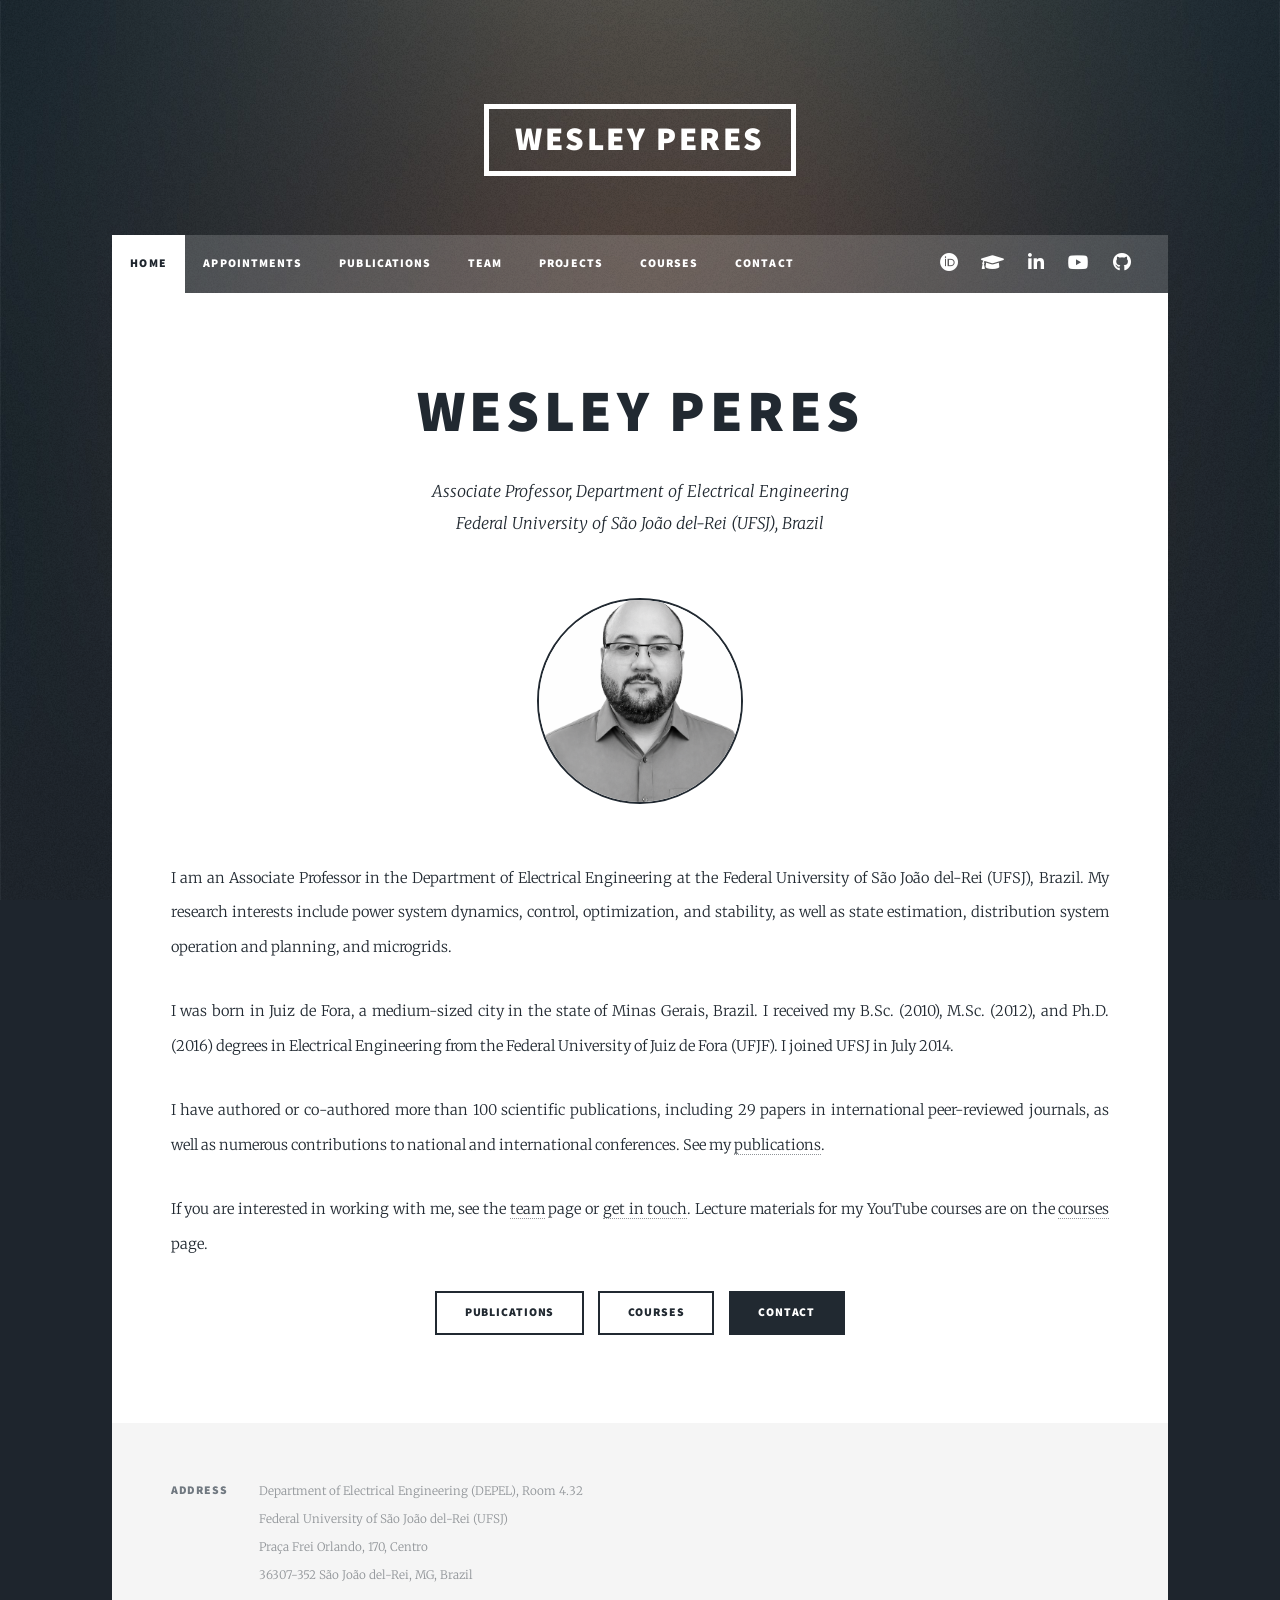
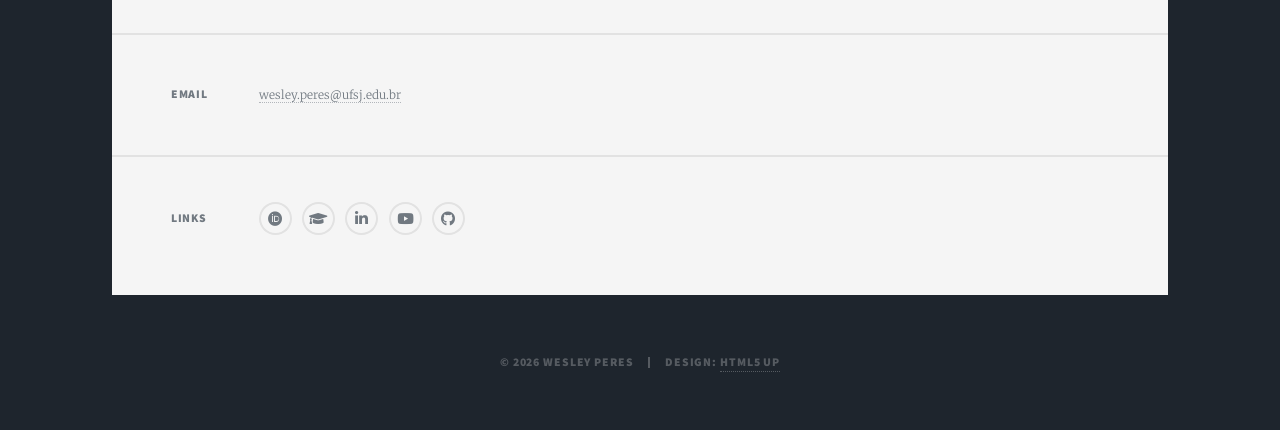
==== commit d30822b4: "Add files via upload" ====
--- a/index.html
+++ b/index.html
@@ -53,8 +53,8 @@
 									<p>Associate Professor, Department of Electrical Engineering<br />
 									Federal University of São João del-Rei (UFSJ), Brazil</p>
 								</header>
-								<!-- FOTO: salve sua foto como images/wesley.png (quadrada, ~600x600 px). Sem o arquivo, a foto simplesmente não aparece. -->
-								<div class="portrait"><img src="images/wesley.png" alt="Wesley Peres" onerror="this.parentNode.style.display='none'" /></div>
+								<!-- FOTO: a foto usada é images/wesley.jpg.png; se ela não existir, usa images/photo_peres.jpg (quadrada, ~600x600 px). Sem o arquivo, a foto simplesmente não aparece. -->
+								<div class="portrait"><img src="images/wesley.jpg.png" alt="Wesley Peres" onerror="if(!this.dataset.f){this.dataset.f=1;this.src='images/photo_peres.jpg';}else{this.parentNode.style.display='none';}" /></div>
 								<p>I am an Associate Professor in the Department of Electrical Engineering at the Federal University of São João del-Rei (UFSJ), Brazil. My research interests include power system dynamics, control, optimization, and stability, as well as state estimation, distribution system operation and planning, and microgrids.</p>
 								<p>I was born in Juiz de Fora, a medium-sized city in the state of Minas Gerais, Brazil. I received my B.Sc. (2010), M.Sc. (2012), and Ph.D. (2016) degrees in Electrical Engineering from the Federal University of Juiz de Fora (UFJF). I joined UFSJ in July 2014.</p>
 								<p>I have authored or co-authored more than 100 scientific publications, including 29 papers in international peer-reviewed journals, as well as numerous contributions to national and international conferences. See my <a href="publications.html">publications</a>.</p>
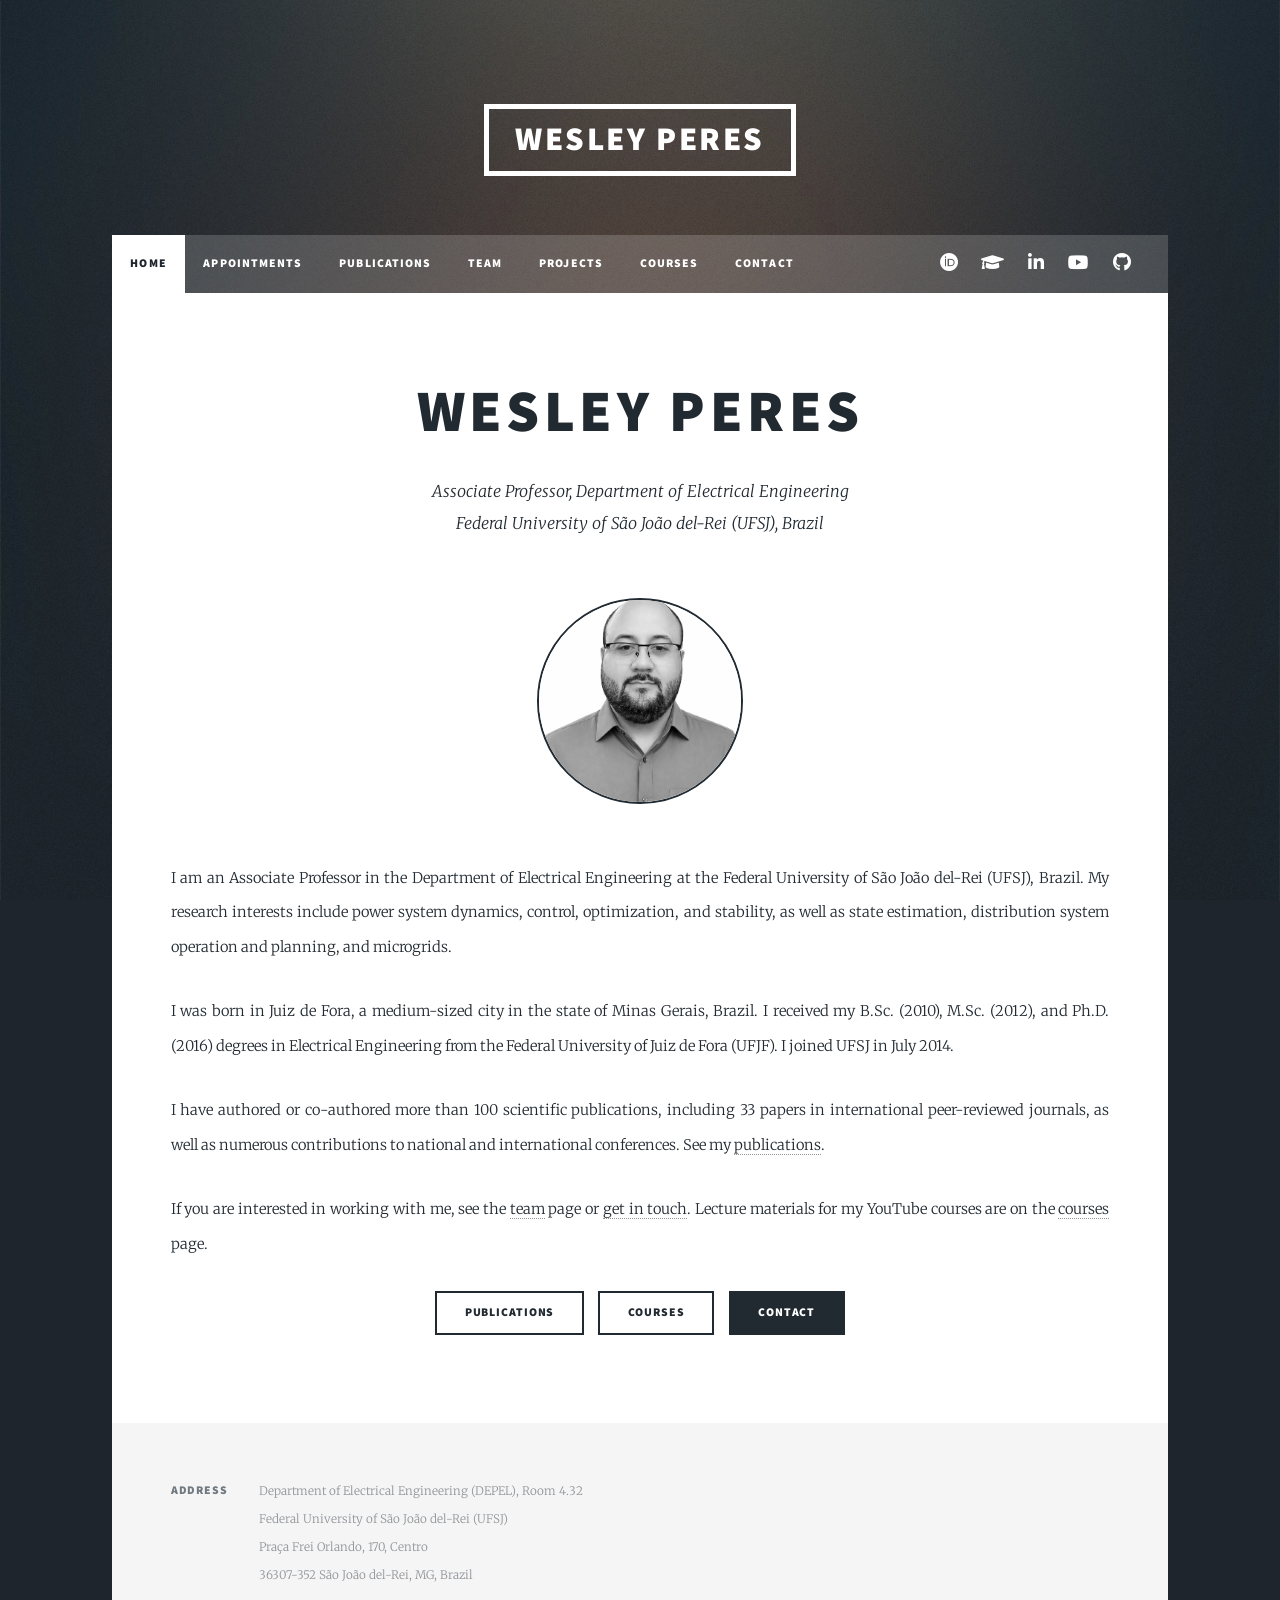
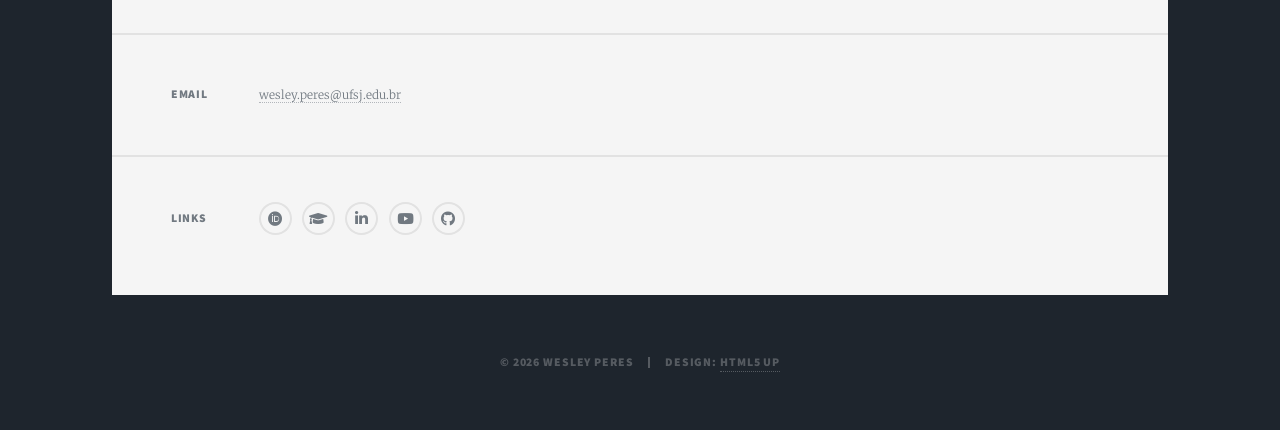
==== commit 86bc2d24: "Update index_14_11_26a.html" ====
--- a/index.html
+++ b/index.html
@@ -57,7 +57,7 @@
 								<div class="portrait"><img src="images/wesley.jpg.png" alt="Wesley Peres" onerror="if(!this.dataset.f){this.dataset.f=1;this.src='images/photo_peres.jpg';}else{this.parentNode.style.display='none';}" /></div>
 								<p>I am an Associate Professor in the Department of Electrical Engineering at the Federal University of São João del-Rei (UFSJ), Brazil. My research interests include power system dynamics, control, optimization, and stability, as well as state estimation, distribution system operation and planning, and microgrids.</p>
 								<p>I was born in Juiz de Fora, a medium-sized city in the state of Minas Gerais, Brazil. I received my B.Sc. (2010), M.Sc. (2012), and Ph.D. (2016) degrees in Electrical Engineering from the Federal University of Juiz de Fora (UFJF). I joined UFSJ in July 2014.</p>
-								<p>I have authored or co-authored more than 100 scientific publications, including 29 papers in international peer-reviewed journals, as well as numerous contributions to national and international conferences. See my <a href="publications.html">publications</a>.</p>
+								<p>I have authored or co-authored more than 100 scientific publications, including 33 papers in international peer-reviewed journals, as well as numerous contributions to national and international conferences. See my <a href="publications.html">publications</a>.</p>
 								<p>If you are interested in working with me, see the <a href="team.html">team</a> page or <a href="contact.html">get in touch</a>. Lecture materials for my YouTube courses are on the <a href="courses.html">courses</a> page.</p>
 								<ul class="actions special">
 									<li><a href="publications.html" class="button">Publications</a></li>
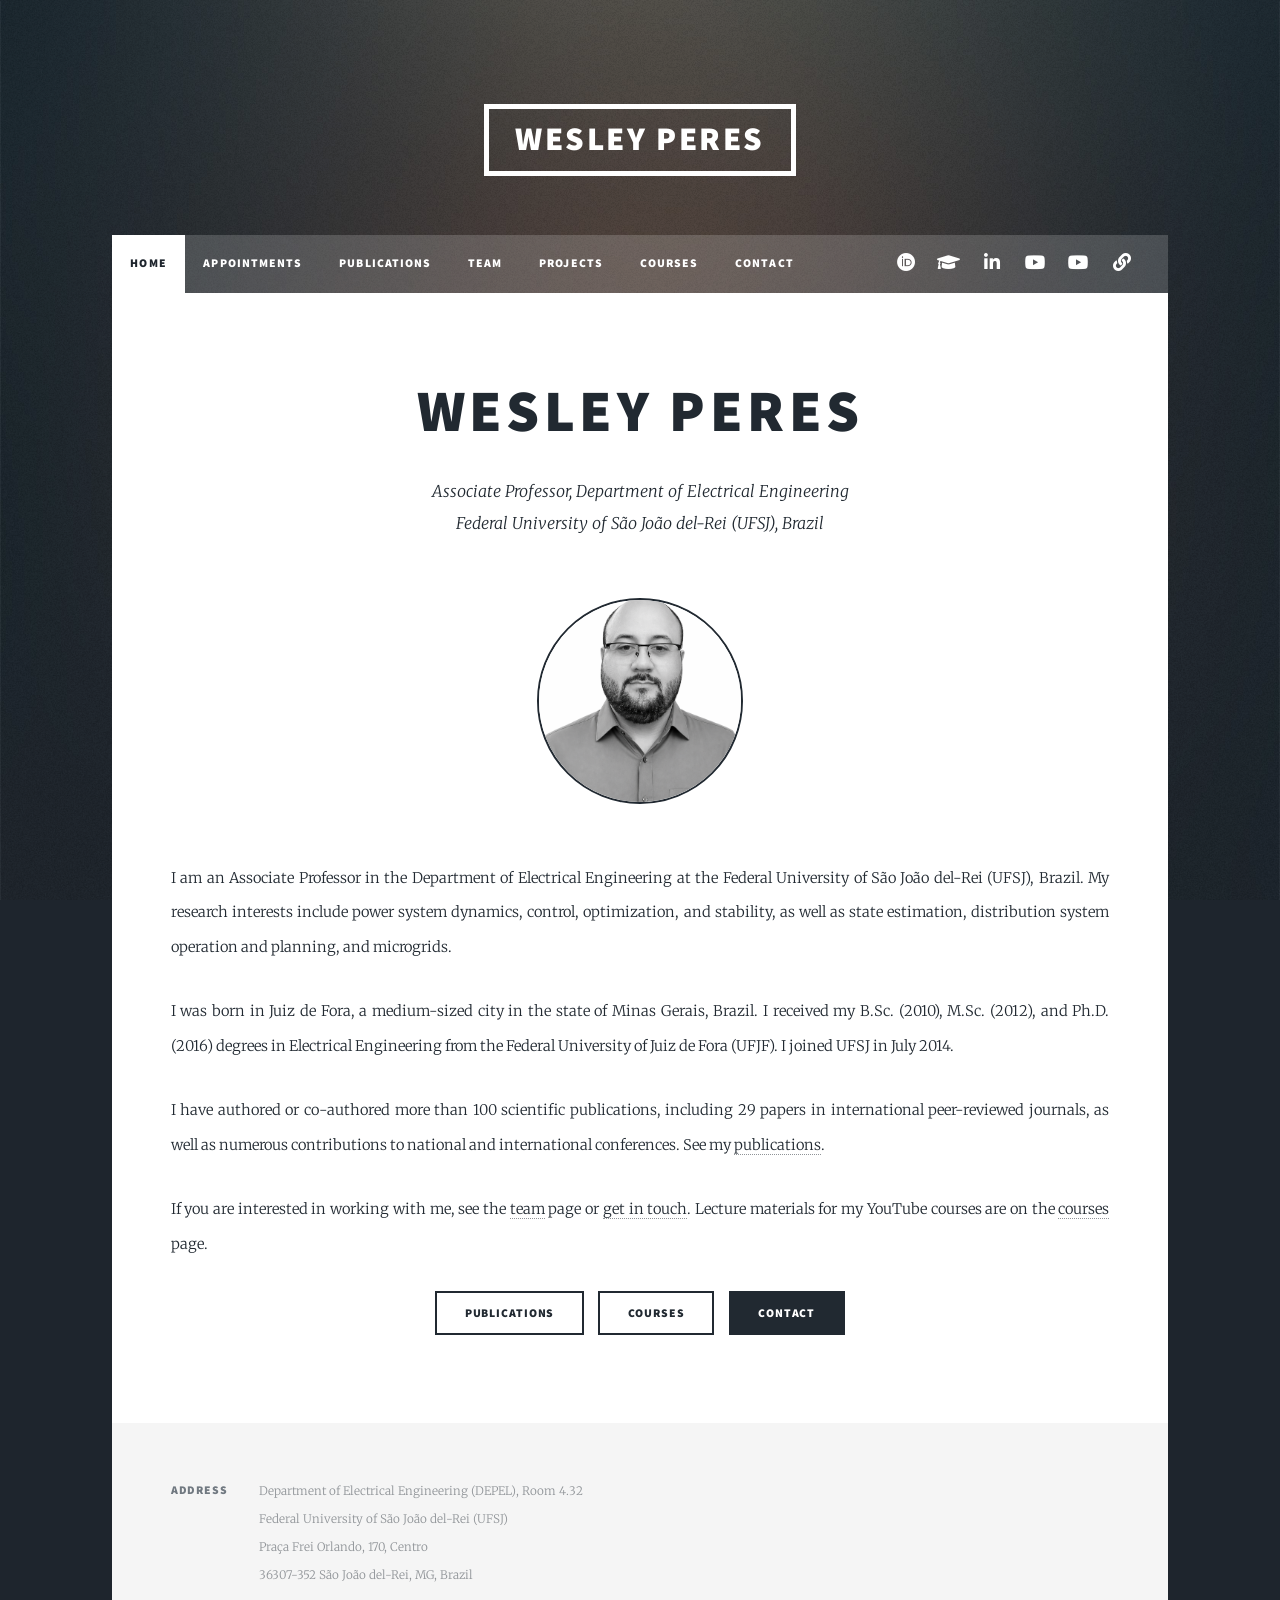
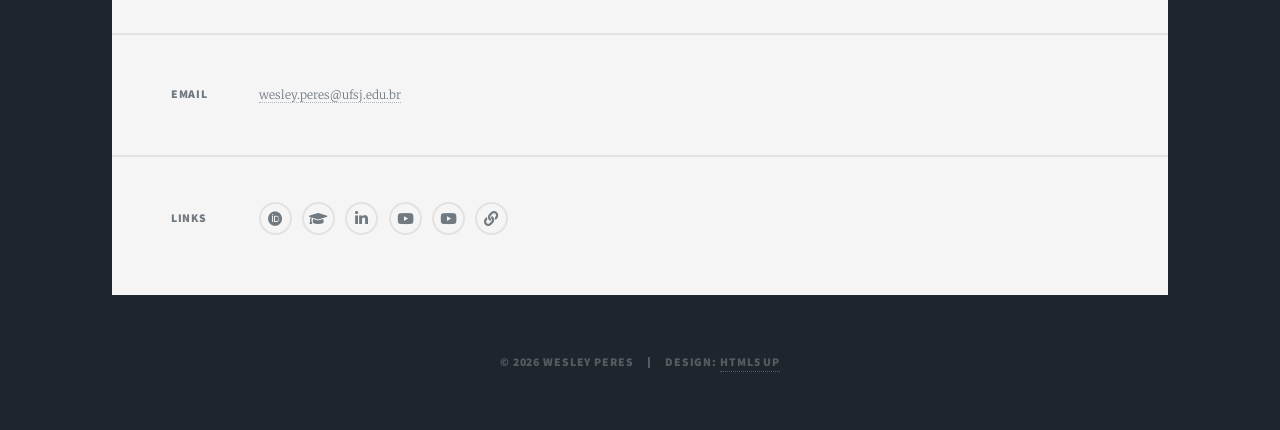
==== commit f4ba1144: "Add files via upload" ====
--- a/index.html
+++ b/index.html
@@ -36,11 +36,12 @@
 							<li><a href="contact.html">Contact</a></li>
 						</ul>
 						<ul class="icons">
-							<li><a href="https://orcid.org/0000-0003-3668-040X" class="icon brands fa-orcid"><span class="label">ORCID</span></a></li>
-							<li><a href="https://wesleyperesbr.github.io/bio/" class="icon solid fa-graduation-cap"><span class="label">Google Scholar</span></a></li><!-- TODO: trocar pelo link direto do Google Scholar -->
-							<li><a href="https://wesleyperesbr.github.io/bio/" class="icon brands fa-linkedin-in"><span class="label">LinkedIn</span></a></li><!-- TODO: trocar pelo link direto do LinkedIn -->
-							<li><a href="https://wesleyperesbr.github.io/bio/" class="icon brands fa-youtube"><span class="label">YouTube</span></a></li><!-- TODO: trocar pelo link direto do canal -->
-							<li><a href="https://github.com/wesleyperesbr" class="icon brands fa-github"><span class="label">GitHub</span></a></li>
+							<li><a href="https://orcid.org/0000-0003-3668-040X" title="ORCID" class="icon brands fa-orcid"><span class="label">ORCID</span></a></li>
+							<li><a href="https://scholar.google.com/citations?user=axIDP38AAAAJ&amp;hl=en" title="Google Scholar" class="icon solid fa-graduation-cap"><span class="label">Google Scholar</span></a></li>
+							<li><a href="https://www.linkedin.com/in/wesley-peres-27736424/" title="LinkedIn" class="icon brands fa-linkedin-in"><span class="label">LinkedIn</span></a></li>
+							<li><a href="https://www.youtube.com/@prof.wesleyperesbr" title="YouTube (Português)" data-lang="PT" class="icon brands fa-youtube lang"><span class="label">YouTube (Português)</span></a></li>
+							<li><a href="https://www.youtube.com/@wesleyperes.powersystems" title="YouTube (English)" data-lang="EN" class="icon brands fa-youtube lang"><span class="label">YouTube (English)</span></a></li>
+							<li><a href="https://wesleyperesbr.github.io/bio/" title="All links" class="icon solid fa-link"><span class="label">All links</span></a></li>
 						</ul>
 					</nav>
 
@@ -57,7 +58,7 @@
 								<div class="portrait"><img src="images/wesley.jpg.png" alt="Wesley Peres" onerror="if(!this.dataset.f){this.dataset.f=1;this.src='images/photo_peres.jpg';}else{this.parentNode.style.display='none';}" /></div>
 								<p>I am an Associate Professor in the Department of Electrical Engineering at the Federal University of São João del-Rei (UFSJ), Brazil. My research interests include power system dynamics, control, optimization, and stability, as well as state estimation, distribution system operation and planning, and microgrids.</p>
 								<p>I was born in Juiz de Fora, a medium-sized city in the state of Minas Gerais, Brazil. I received my B.Sc. (2010), M.Sc. (2012), and Ph.D. (2016) degrees in Electrical Engineering from the Federal University of Juiz de Fora (UFJF). I joined UFSJ in July 2014.</p>
-								<p>I have authored or co-authored more than 100 scientific publications, including 33 papers in international peer-reviewed journals, as well as numerous contributions to national and international conferences. See my <a href="publications.html">publications</a>.</p>
+								<p>I have authored or co-authored more than 100 scientific publications, including 29 papers in international peer-reviewed journals, as well as numerous contributions to national and international conferences. See my <a href="publications.html">publications</a>.</p>
 								<p>If you are interested in working with me, see the <a href="team.html">team</a> page or <a href="contact.html">get in touch</a>. Lecture materials for my YouTube courses are on the <a href="courses.html">courses</a> page.</p>
 								<ul class="actions special">
 									<li><a href="publications.html" class="button">Publications</a></li>
@@ -85,11 +86,12 @@
 							<section>
 								<h3>Links</h3>
 								<ul class="icons alt">
-									<li><a href="https://orcid.org/0000-0003-3668-040X" class="icon brands alt fa-orcid"><span class="label">ORCID</span></a></li>
-							<li><a href="https://wesleyperesbr.github.io/bio/" class="icon solid alt fa-graduation-cap"><span class="label">Google Scholar</span></a></li><!-- TODO: trocar pelo link direto do Google Scholar -->
-							<li><a href="https://wesleyperesbr.github.io/bio/" class="icon brands alt fa-linkedin-in"><span class="label">LinkedIn</span></a></li><!-- TODO: trocar pelo link direto do LinkedIn -->
-							<li><a href="https://wesleyperesbr.github.io/bio/" class="icon brands alt fa-youtube"><span class="label">YouTube</span></a></li><!-- TODO: trocar pelo link direto do canal -->
-							<li><a href="https://github.com/wesleyperesbr" class="icon brands alt fa-github"><span class="label">GitHub</span></a></li>
+									<li><a href="https://orcid.org/0000-0003-3668-040X" title="ORCID" class="icon brands alt fa-orcid"><span class="label">ORCID</span></a></li>
+							<li><a href="https://scholar.google.com/citations?user=axIDP38AAAAJ&amp;hl=en" title="Google Scholar" class="icon solid alt fa-graduation-cap"><span class="label">Google Scholar</span></a></li>
+							<li><a href="https://www.linkedin.com/in/wesley-peres-27736424/" title="LinkedIn" class="icon brands alt fa-linkedin-in"><span class="label">LinkedIn</span></a></li>
+							<li><a href="https://www.youtube.com/@prof.wesleyperesbr" title="YouTube (Português)" data-lang="PT" class="icon brands alt fa-youtube lang"><span class="label">YouTube (Português)</span></a></li>
+							<li><a href="https://www.youtube.com/@wesleyperes.powersystems" title="YouTube (English)" data-lang="EN" class="icon brands alt fa-youtube lang"><span class="label">YouTube (English)</span></a></li>
+							<li><a href="https://wesleyperesbr.github.io/bio/" title="All links" class="icon solid alt fa-link"><span class="label">All links</span></a></li>
 								</ul>
 							</section>
 						</section>
--- a/assets/css/custom.css
+++ b/assets/css/custom.css
@@ -12,3 +12,5 @@
 .map iframe { width: 100%; height: 22rem; border: 0; }
 #footer .split.contact { width: 100%; }
 #nav ul.links li a { padding: 0 1.25rem; }
+#main > .post h3 { font-size: 1.1rem; margin-top: 2rem; }
+ul.actions li a.button { white-space: normal; height: auto; line-height: 1.5; padding-top: 0.9rem; padding-bottom: 0.9rem; }
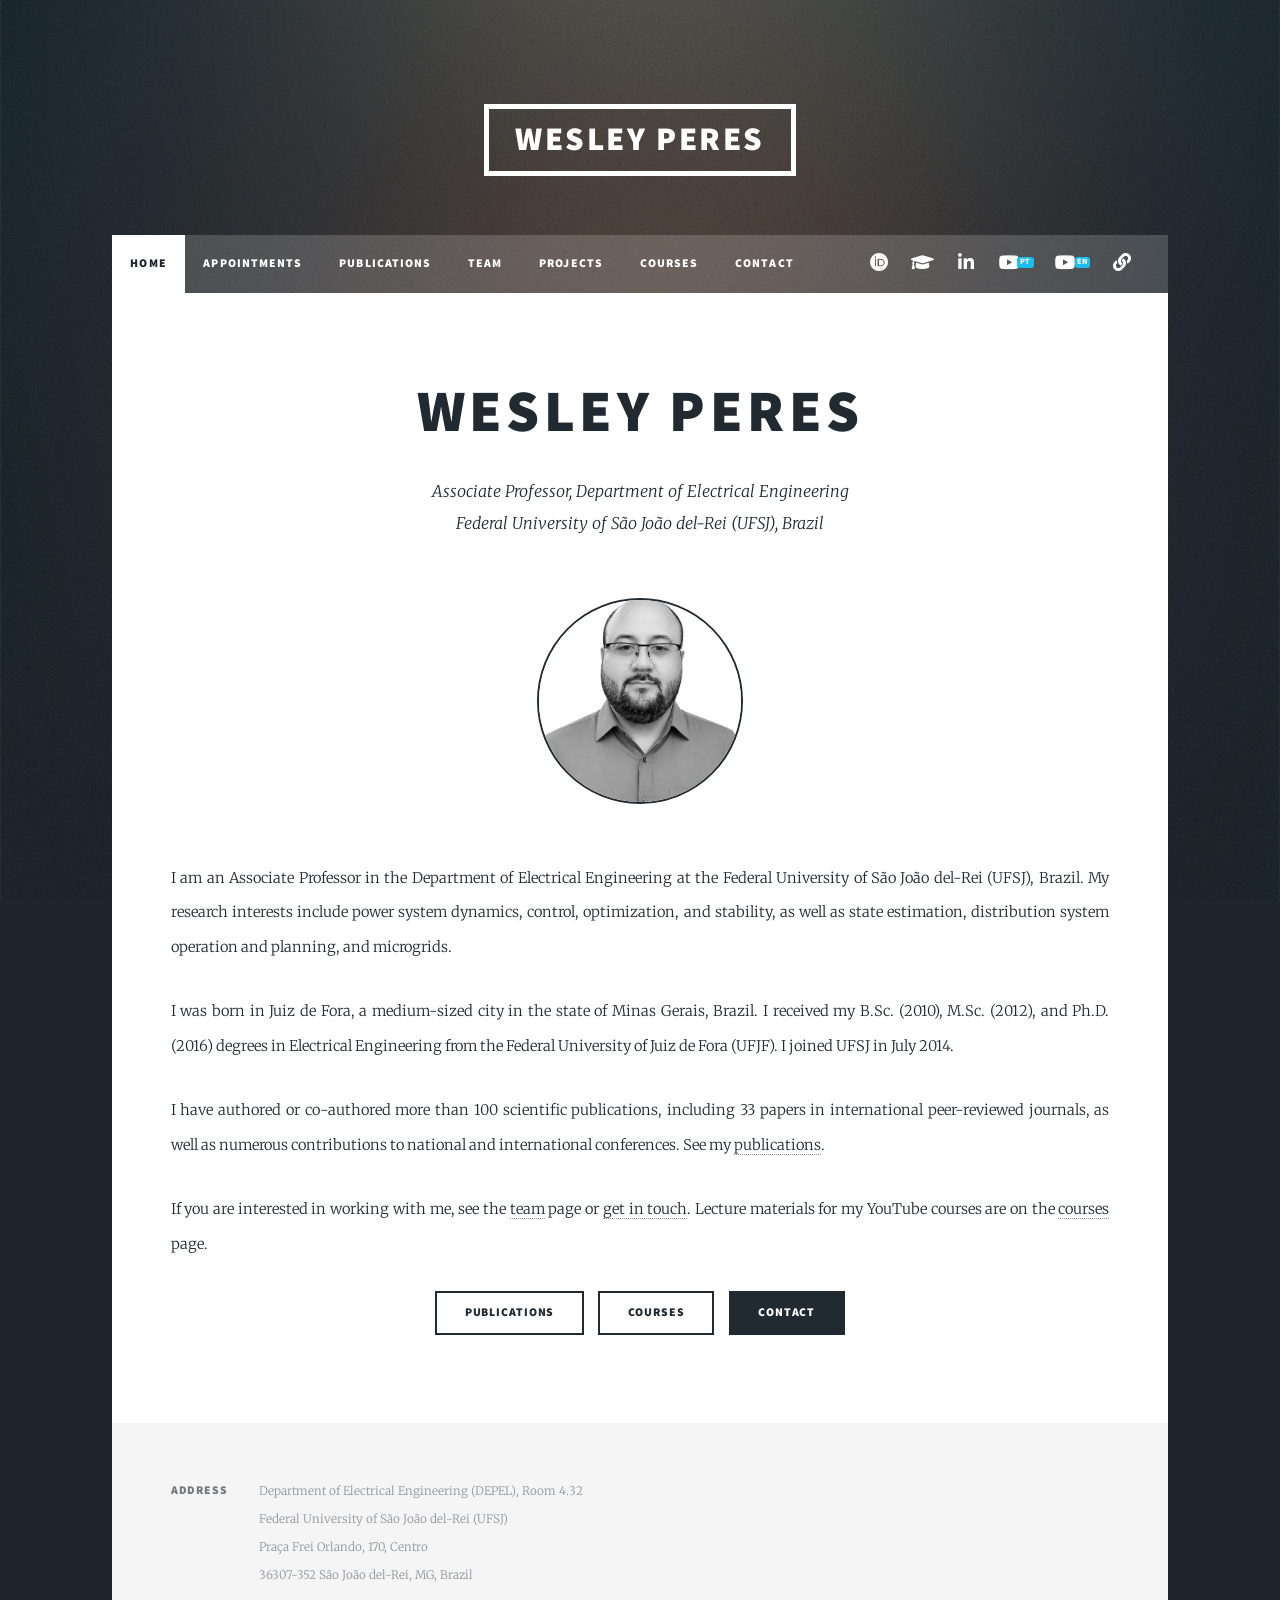
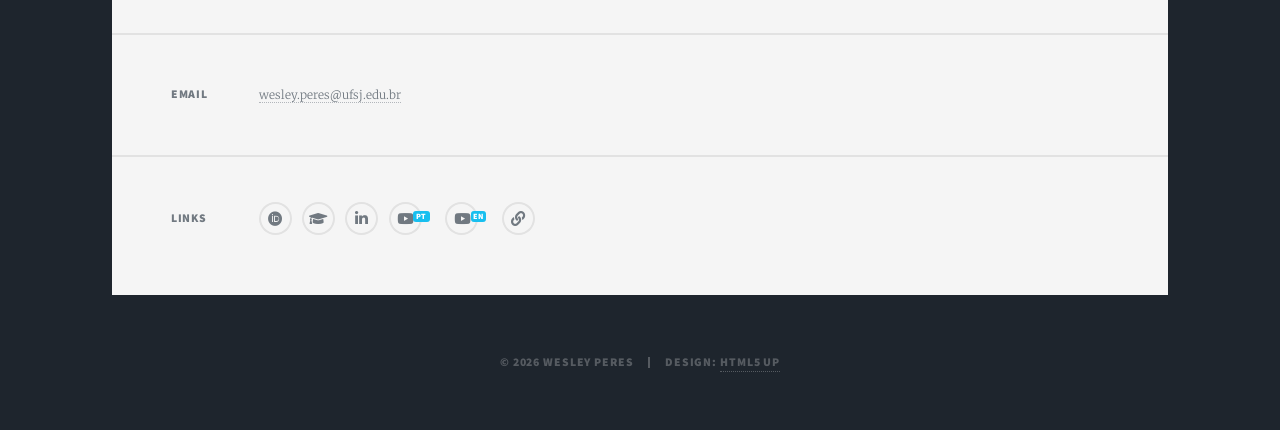
==== commit ca072c55: "Update index_15_11_2026a.html" ====
--- a/index.html
+++ b/index.html
@@ -58,7 +58,7 @@
 								<div class="portrait"><img src="images/wesley.jpg.png" alt="Wesley Peres" onerror="if(!this.dataset.f){this.dataset.f=1;this.src='images/photo_peres.jpg';}else{this.parentNode.style.display='none';}" /></div>
 								<p>I am an Associate Professor in the Department of Electrical Engineering at the Federal University of São João del-Rei (UFSJ), Brazil. My research interests include power system dynamics, control, optimization, and stability, as well as state estimation, distribution system operation and planning, and microgrids.</p>
 								<p>I was born in Juiz de Fora, a medium-sized city in the state of Minas Gerais, Brazil. I received my B.Sc. (2010), M.Sc. (2012), and Ph.D. (2016) degrees in Electrical Engineering from the Federal University of Juiz de Fora (UFJF). I joined UFSJ in July 2014.</p>
-								<p>I have authored or co-authored more than 100 scientific publications, including 29 papers in international peer-reviewed journals, as well as numerous contributions to national and international conferences. See my <a href="publications.html">publications</a>.</p>
+								<p>I have authored or co-authored more than 100 scientific publications, including 33 papers in international peer-reviewed journals, as well as numerous contributions to national and international conferences. See my <a href="publications.html">publications</a>.</p>
 								<p>If you are interested in working with me, see the <a href="team.html">team</a> page or <a href="contact.html">get in touch</a>. Lecture materials for my YouTube courses are on the <a href="courses.html">courses</a> page.</p>
 								<ul class="actions special">
 									<li><a href="publications.html" class="button">Publications</a></li>
--- a/assets/css/custom.css
+++ b/assets/css/custom.css
@@ -7,10 +7,19 @@
 .portrait img { width: 14rem; height: 14rem; max-width: 60%; object-fit: cover; border-radius: 100%; border: 2px solid #212931; }
 ol.pubs li { margin-bottom: 1rem; padding-left: 0.5rem; }
 p.note, p.meta { font-size: 0.9rem; color: #909498; }
-article.project { margin-bottom: 3rem; }
-article.project h2 { border: 0 !important; margin-bottom: 0.5rem; padding-bottom: 0 !important; }
+article.project { display: flex; gap: 2rem; align-items: flex-start; margin-bottom: 3rem; }
+article.project .logo { flex: 0 0 9rem; }
+article.project .logo img { width: 100%; height: auto; display: block; }
+article.project .text { flex: 1; min-width: 0; }
+article.project .text h3 { margin-top: 0 !important; font-size: 1rem; line-height: 1.6; }
+article.project .text p { text-align: justify; }
+@media screen and (max-width: 736px) { article.project { flex-direction: column; gap: 1rem; } article.project .logo { flex: none; width: 7rem; } }
 .map iframe { width: 100%; height: 22rem; border: 0; }
 #footer .split.contact { width: 100%; }
 #nav ul.links li a { padding: 0 1.25rem; }
 #main > .post h3 { font-size: 1.1rem; margin-top: 2rem; }
-ul.actions li a.button { white-space: normal; height: auto; line-height: 1.5; padding-top: 0.9rem; padding-bottom: 0.9rem; }
+ul.actions { flex-wrap: wrap; row-gap: 1rem; }
+ul.actions li a.button.wrap { white-space: normal; height: auto; line-height: 1.5; padding-top: 0.9rem; padding-bottom: 0.9rem; }
+/* Selo PT/EN nos dois ícones do YouTube */
+a.icon.lang { position: relative; margin-right: 0.9rem; }
+a.icon.lang::after { content: attr(data-lang); position: absolute; right: -0.55rem; bottom: 0.35rem; font-family: "Source Sans Pro", Helvetica, sans-serif; font-size: 0.55rem; font-weight: 900; letter-spacing: 0.05em; line-height: 1; padding: 0.12rem 0.2rem; border-radius: 0.2rem; background: #18bfef; color: #ffffff; }
